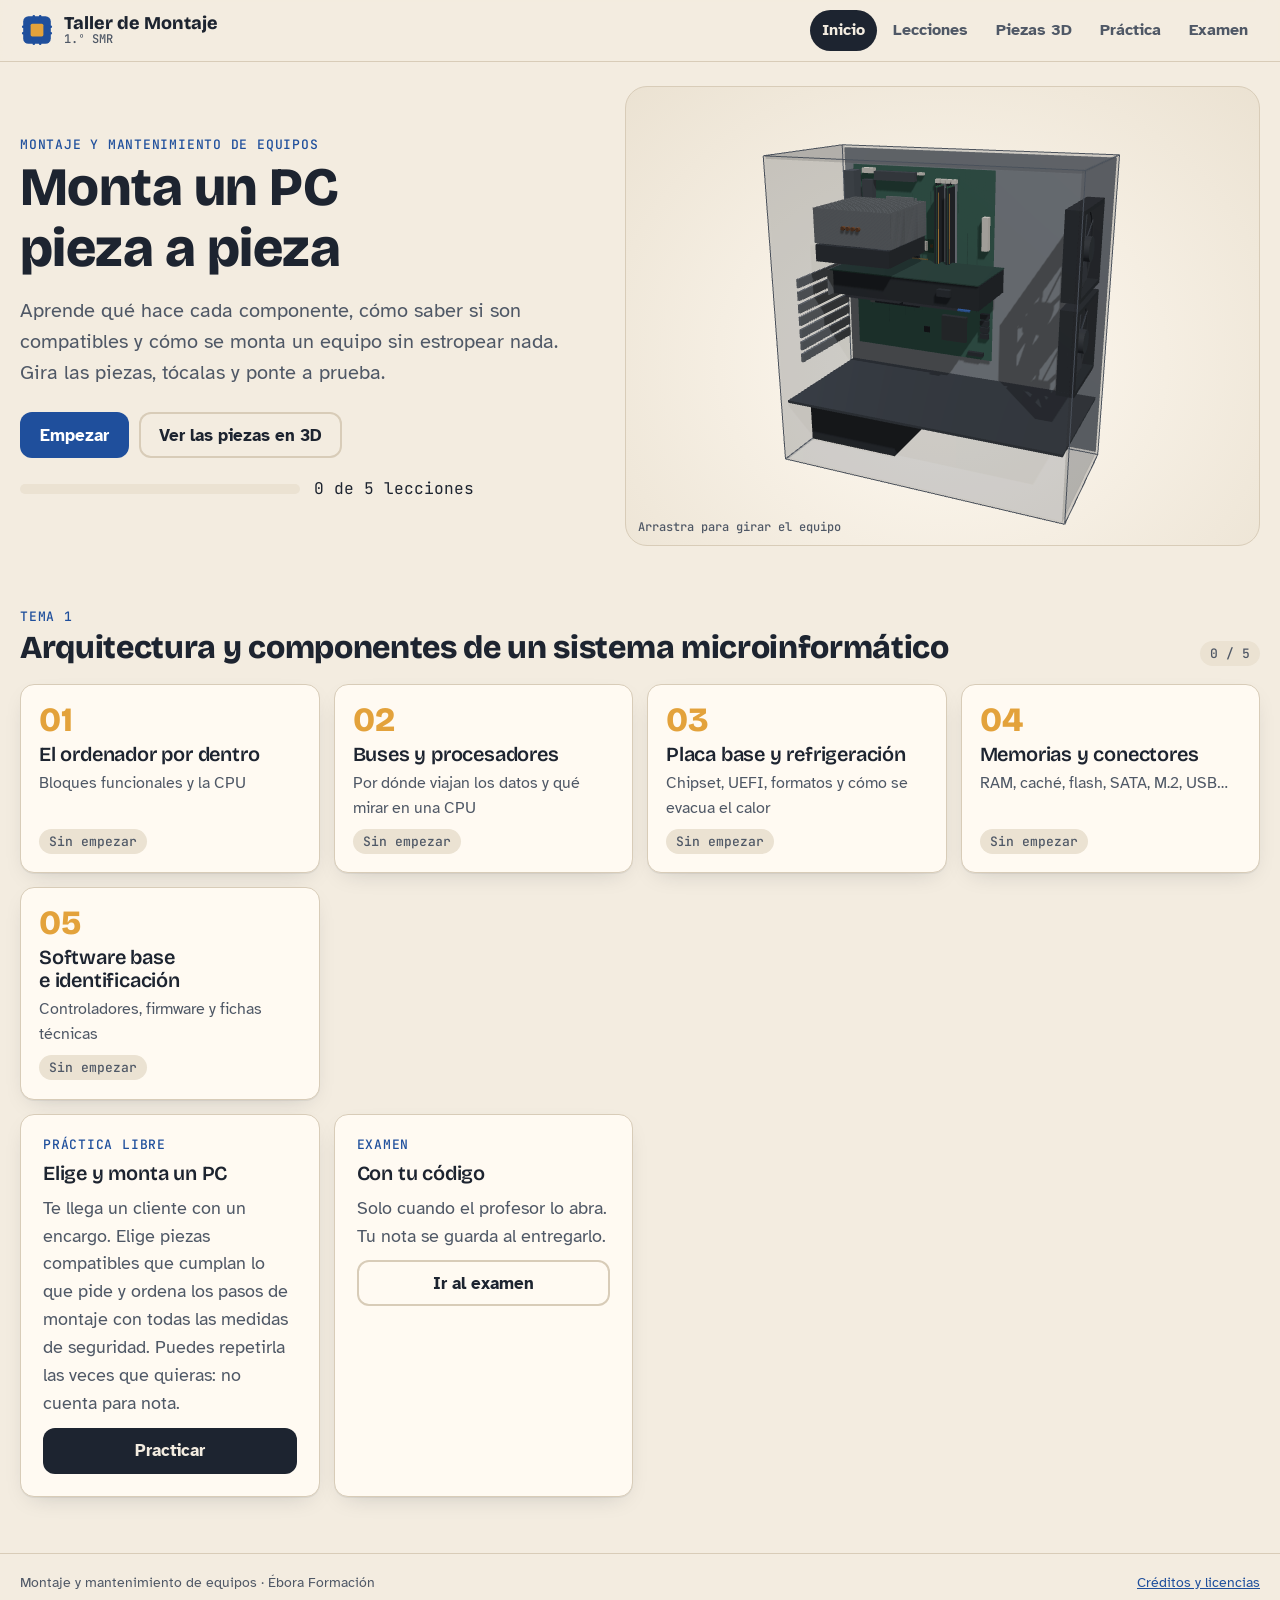
==== index.html @ 1f897904 "Add files via upload" ====
<!doctype html>
<html lang="es">
<head>
  <meta charset="utf-8">
  <meta name="viewport" content="width=device-width, initial-scale=1, viewport-fit=cover">
  <title>Taller de Montaje · 1.º SMR</title>
  <meta name="description" content="Lecciones interactivas en 3D de Montaje y mantenimiento de equipos: piezas, compatibilidades y montaje seguro de un PC.">
  <meta name="theme-color" content="#f3ece0">
  <link rel="icon" href="assets/img/icono.svg" type="image/svg+xml">
  <link rel="preconnect" href="https://fonts.googleapis.com">
  <link rel="preconnect" href="https://fonts.gstatic.com" crossorigin>
  <link rel="stylesheet" href="https://fonts.googleapis.com/css2?family=Atkinson+Hyperlegible:ital,wght@0,400;0,700;1,400&family=Bricolage+Grotesque:opsz,wght@12..96,600;12..96,800&family=JetBrains+Mono:wght@500&display=swap">
  <link rel="stylesheet" href="assets/css/app.css">
  <script type="importmap">
  { "imports": {
      "three": "./assets/vendor/three/three.module.min.js",
      "three/addons/": "./assets/vendor/three/addons/"
  } }
  </script>
</head>
<body>
  <a class="saltar" href="#contenido">Saltar al contenido</a>
  <header class="cabecera">
    <a class="marca" href="#/">
      <svg viewBox="0 0 32 32" aria-hidden="true"><rect x="3" y="3" width="26" height="26" rx="5" fill="var(--azul)"/><rect x="10" y="10" width="12" height="12" rx="1.5" fill="var(--ambar)"/><path d="M13 3v4M19 3v4M13 25v4M19 25v4M3 13h4M3 19h4M25 13h4M25 19h4" stroke="var(--azul)" stroke-width="2.4" stroke-linecap="round"/></svg>
      <span><b>Taller de Montaje</b><small>1.º SMR</small></span>
    </a>
    <nav class="menu" aria-label="Secciones">
      <a href="#/" data-ruta="inicio">Inicio</a>
      <a href="#/tema1" data-ruta="tema">Lecciones</a>
      <a href="#/tema1/piezas" data-ruta="piezas">Piezas 3D</a>
      <a href="#/tema1/practica" data-ruta="practica">Práctica</a>
      <a href="#/tema1/examen" data-ruta="examen">Examen</a>
    </nav>
  </header>
  <main id="contenido" tabindex="-1">
    <div class="cargando">Cargando…</div>
  </main>
  <footer class="pie">
    <span>Montaje y mantenimiento de equipos · Ébora Formación</span>
    <a href="#/creditos">Créditos y licencias</a>
  </footer>
  <noscript><p class="aviso">Esta web necesita JavaScript.</p></noscript>
  <script type="module" src="assets/js/main.js"></script>
</body>
</html>
---- assets/css/app.css ----
/* Taller de Montaje — estilos. Paleta: papel cálido + azul y ámbar (cerámica de Talavera). */
:root {
  --papel: #f3ece0; --papel-2: #ebe2d2; --superficie: #fffaf2; --tinta: #1d2430; --tinta-2: #4f5866;
  --linea: #d8ccb8; --azul: #1f4f9c; --azul-2: #e3eaf6; --ambar: #e3a23b; --ambar-2: #fbeccd;
  --bien: #1e7a4f; --bien-2: #dcf0e3; --mal: #b5402c; --mal-2: #f8e0da; --aviso: #9a5b07;
  --f-titulo: 'Bricolage Grotesque', 'Segoe UI', system-ui, sans-serif;
  --f-texto: 'Atkinson Hyperlegible', 'Segoe UI', system-ui, sans-serif;
  --f-mono: 'JetBrains Mono', ui-monospace, Consolas, monospace;
  --radio: 14px; --sombra: 0 1px 0 rgba(29,36,48,.06), 0 8px 24px -12px rgba(29,36,48,.25);
  color-scheme: light;
}
@media (prefers-color-scheme: dark) {
  :root:not([data-theme="light"]) {
    --papel: #161a20; --papel-2: #1d222a; --superficie: #20262f; --tinta: #ece6da; --tinta-2: #a9b0bb;
    --linea: #343b47; --azul: #7ea7ec; --azul-2: #1f2c44; --ambar: #f0b552; --ambar-2: #3a2e18;
    --bien: #5cc690; --bien-2: #1b3326; --mal: #ef8a75; --mal-2: #3d1f1a; --aviso: #f0b552; color-scheme: dark;
  }
}
:root[data-theme="dark"] {
  --papel: #161a20; --papel-2: #1d222a; --superficie: #20262f; --tinta: #ece6da; --tinta-2: #a9b0bb;
  --linea: #343b47; --azul: #7ea7ec; --azul-2: #1f2c44; --ambar: #f0b552; --ambar-2: #3a2e18;
  --bien: #5cc690; --bien-2: #1b3326; --mal: #ef8a75; --mal-2: #3d1f1a; --aviso: #f0b552; color-scheme: dark;
}
* { box-sizing: border-box; }
html { -webkit-text-size-adjust: 100%; }
body { margin: 0; background: var(--papel); color: var(--tinta); font: 400 18px/1.55 var(--f-texto); min-height: 100vh; display: flex; flex-direction: column; }
main:focus { outline: none; }
main { flex: 1; width: 100%; max-width: 1280px; margin: 0 auto; padding: 24px 20px 56px; outline: none; }
h1, h2, h3 { font-family: var(--f-titulo); line-height: 1.12; letter-spacing: -.01em; margin: 0; text-wrap: balance; }
h1 { font-size: clamp(32px, 5vw, 54px); font-weight: 800; }
h2 { font-size: clamp(24px, 3vw, 32px); font-weight: 800; }
h3 { font-size: 20px; font-weight: 600; }
a { color: var(--azul); }
code, .mono { font-family: var(--f-mono); font-size: .9em; }
button { font: inherit; color: inherit; }
:focus-visible { outline: 3px solid var(--ambar); outline-offset: 2px; }
.saltar { position: absolute; left: -999px; top: 8px; background: var(--tinta); color: var(--papel); padding: 8px 12px; border-radius: 8px; z-index: 20; }
.saltar:focus { left: 8px; }

/* Cabecera */
.cabecera { position: sticky; top: 0; z-index: 10; display: flex; align-items: center; gap: 16px; justify-content: space-between; padding: 10px 20px; padding-top: max(10px, env(safe-area-inset-top)); background: color-mix(in srgb, var(--papel) 88%, transparent); backdrop-filter: blur(10px); border-bottom: 1px solid var(--linea); }
.marca { display: flex; align-items: center; gap: 10px; text-decoration: none; color: var(--tinta); flex: none; }
.marca svg { width: 34px; height: 34px; }
.marca b { display: block; font: 800 18px/1 var(--f-titulo); }
.marca small { display: block; font: 500 12px/1.3 var(--f-mono); color: var(--tinta-2); }
.menu { display: flex; gap: 4px; overflow-x: auto; scrollbar-width: none; }
.menu a { text-decoration: none; color: var(--tinta-2); font-weight: 700; font-size: 16px; padding: 8px 12px; border-radius: 999px; white-space: nowrap; }
.menu a:hover { color: var(--tinta); background: var(--papel-2); }
.menu a[aria-current="page"] { color: var(--papel); background: var(--tinta); }
@media (max-width: 720px) { .menu a { padding: 7px 9px; font-size: 15px; } .cabecera { flex-direction: column; align-items: stretch; gap: 8px; } .marca small { display: none; } }

.pie { display: flex; flex-wrap: wrap; justify-content: space-between; gap: 8px 16px; padding: 18px 20px; font-size: 14px; color: var(--tinta-2); border-top: 1px solid var(--linea); }
.cargando, .aviso { padding: 40px 0; color: var(--tinta-2); }

/* Botones y chips */
.btn { display: inline-flex; align-items: center; justify-content: center; gap: 8px; border: 0; cursor: pointer; text-decoration: none; font: 700 17px/1 var(--f-texto); padding: 13px 20px; border-radius: 12px; background: var(--tinta); color: var(--papel); min-height: 46px; transition: transform .12s ease, background .2s; }
.btn:hover { transform: translateY(-1px); }
.btn:active { transform: translateY(0); }
.btn.sec { background: transparent; color: var(--tinta); box-shadow: inset 0 0 0 2px var(--linea); }
.btn.azul { background: var(--azul); color: #fff; }
.btn.peq { min-height: 36px; padding: 8px 12px; font-size: 15px; border-radius: 10px; }
.btn[disabled] { opacity: .45; cursor: not-allowed; transform: none; }
.chip { display: inline-flex; align-items: center; gap: 6px; font: 500 13px/1 var(--f-mono); padding: 6px 10px; border-radius: 999px; background: var(--papel-2); color: var(--tinta-2); }
.chip.ok { background: var(--bien-2); color: var(--bien); }
.etiqueta { font: 500 13px/1.2 var(--f-mono); letter-spacing: .06em; text-transform: uppercase; color: var(--azul); }
.fila { display: flex; flex-wrap: wrap; gap: 10px; align-items: center; }
.tarjeta { background: var(--superficie); border: 1px solid var(--linea); border-radius: var(--radio); box-shadow: var(--sombra); }

/* Inicio */
.portada { display: grid; grid-template-columns: minmax(0, 1fr) minmax(0, 1.1fr); gap: 28px; align-items: center; min-height: 440px; }
.portada p.lead { font-size: 20px; color: var(--tinta-2); max-width: 46ch; margin: 16px 0 24px; }
.portada .escena { height: min(460px, 60vh); border-radius: 22px; background: radial-gradient(ellipse at 50% 60%, var(--superficie), var(--papel-2)); border: 1px solid var(--linea); position: relative; overflow: hidden; }
.portada .escena .visor { height: 100%; border: 0; border-radius: 0; background: none; }
.escena .pista { position: absolute; left: 14px; bottom: 12px; font: 500 12px var(--f-mono); color: var(--tinta-2); pointer-events: none; }
@media (max-width: 860px) { .portada { grid-template-columns: 1fr; } .portada .escena { height: 320px; } }
.progreso { display: flex; align-items: center; gap: 14px; margin-top: 18px; }
.barra { flex: 1; max-width: 280px; height: 10px; border-radius: 999px; background: var(--papel-2); overflow: hidden; }
.barra i { display: block; height: 100%; background: var(--bien); border-radius: inherit; transition: width .4s; }
.seccion { margin-top: 56px; }
.seccion > header { display: flex; justify-content: space-between; align-items: end; gap: 12px; flex-wrap: wrap; margin-bottom: 18px; }
.rejilla { display: grid; grid-template-columns: repeat(auto-fill, minmax(240px, 1fr)); gap: 14px; }
.leccion-card { display: flex; flex-direction: column; gap: 6px; padding: 18px; text-decoration: none; color: inherit; min-height: 150px; transition: transform .15s, box-shadow .15s; }
.leccion-card:hover { transform: translateY(-2px); }
.leccion-card .num { font: 800 34px/1 var(--f-titulo); color: var(--ambar); }
.leccion-card p { margin: 0; color: var(--tinta-2); font-size: 16px; }
.leccion-card .estado { margin-top: auto; }
.reto-card { padding: 22px; display: flex; flex-direction: column; gap: 10px; }
.reto-card p { margin: 0; color: var(--tinta-2); }

/* Lección */
.leccion { display: grid; grid-template-columns: minmax(0, 1fr) minmax(300px, 420px); gap: 32px; align-items: start; }
.leccion article { max-width: 72ch; }
.leccion article > h1 { margin: 6px 0 14px; }
.leccion aside { position: sticky; top: 90px; }
.visor { height: 380px; border-radius: 18px; background: radial-gradient(ellipse at 50% 60%, var(--superficie), var(--papel-2)); border: 1px solid var(--linea); position: relative; overflow: hidden; }
.visor canvas { display: block; width: 100%; height: 100%; touch-action: none; }
.visor .pista { position: absolute; left: 12px; bottom: 10px; right: 12px; font: 500 12px var(--f-mono); color: var(--tinta-2); pointer-events: none; }
.visor .rotulo { position: absolute; left: 12px; top: 12px; right: 12px; background: var(--superficie); border: 1px solid var(--linea); border-radius: 10px; padding: 8px 12px; font-size: 15px; box-shadow: var(--sombra); }
.visor .rotulo:empty { display: none; }
.pie-visor { font-size: 15px; color: var(--tinta-2); margin: 10px 2px 0; }
@media (max-width: 960px) {
  .leccion { grid-template-columns: 1fr; }
  .leccion aside { position: sticky; top: 108px; z-index: 2; order: -1; }
  .leccion aside .visor { height: 230px; }
  .leccion aside .pie-visor { display: none; }
}
.objetivos { background: var(--azul-2); border-radius: var(--radio); padding: 14px 20px; margin: 0 0 24px; }
.objetivos ul { margin: 6px 0 0; padding-left: 20px; }
.contenido h2 { margin: 36px 0 10px; font-size: 26px; }
.contenido p { margin: 10px 0; }
.contenido ul, .contenido ol { padding-left: 24px; }
.contenido li { margin: 6px 0; }
.contenido strong { font-weight: 700; }
.tabla { overflow-x: auto; margin: 14px 0; border: 1px solid var(--linea); border-radius: 12px; background: var(--superficie); }
.tabla table { border-collapse: collapse; width: 100%; font-size: 16px; }
.tabla th, .tabla td { text-align: left; padding: 10px 12px; border-bottom: 1px solid var(--linea); vertical-align: top; }
.tabla th { font: 700 14px var(--f-texto); background: var(--papel-2); }
.tabla tr:last-child td { border-bottom: 0; }
.nota, .analogia, .resumen { border-radius: 12px; padding: 12px 16px; margin: 16px 0; }
.nota { background: var(--ambar-2); border-left: 5px solid var(--ambar); }
.analogia { background: var(--superficie); border: 1px dashed var(--linea); }
.analogia::before { content: "Para entenderlo mejor"; display: block; font: 500 12px var(--f-mono); letter-spacing: .06em; text-transform: uppercase; color: var(--azul); margin-bottom: 4px; }
.resumen { background: var(--bien-2); }
.resumen::before { content: "Resumen para recordar"; display: block; font: 500 12px var(--f-mono); letter-spacing: .06em; text-transform: uppercase; color: var(--bien); margin-bottom: 4px; }
.ver3d { display: flex; gap: 12px; align-items: center; width: 100%; text-align: left; margin: 14px 0; padding: 12px 14px; border-radius: 12px; cursor: pointer; border: 2px solid var(--linea); background: var(--superficie); }
.ver3d:hover, .ver3d[aria-pressed="true"] { border-color: var(--azul); background: var(--azul-2); }
.ver3d .ic { flex: none; width: 36px; height: 36px; border-radius: 10px; display: grid; place-items: center; background: var(--azul); color: #fff; font: 800 13px var(--f-mono); }
.pasos { counter-reset: p; list-style: none; padding: 0 !important; }
.pasos li { counter-increment: p; position: relative; padding-left: 44px; min-height: 32px; }
.pasos li::before { content: counter(p); position: absolute; left: 0; top: -2px; width: 30px; height: 30px; border-radius: 50%; display: grid; place-items: center; background: var(--tinta); color: var(--papel); font: 700 15px var(--f-texto); }

/* Preguntas */
.preguntas { margin-top: 40px; padding-top: 8px; border-top: 2px solid var(--linea); }
.pregunta { padding: 18px; margin: 14px 0; }
.pregunta h3 { font: 700 18px/1.4 var(--f-texto); margin-bottom: 10px; }
.opciones { display: grid; gap: 8px; }
.opcion { text-align: left; border: 2px solid var(--linea); background: var(--papel); padding: 11px 14px; border-radius: 10px; cursor: pointer; }
.opcion:hover:not([disabled]) { border-color: var(--azul); }
.opcion.ok { border-color: var(--bien); background: var(--bien-2); }
.opcion.ko { border-color: var(--mal); background: var(--mal-2); }
.explicacion { margin: 10px 0 0; font-size: 16px; }
.navlec { display: flex; justify-content: space-between; gap: 12px; margin-top: 32px; flex-wrap: wrap; }

/* Piezas */
.piezas { display: grid; grid-template-columns: 220px minmax(0, 1fr) 340px; gap: 18px; align-items: start; }
.lista-piezas { display: grid; gap: 6px; }
.lista-piezas button { text-align: left; padding: 11px 14px; border-radius: 10px; border: 2px solid transparent; background: var(--superficie); cursor: pointer; font-weight: 700; }
.lista-piezas button[aria-pressed="true"] { border-color: var(--azul); background: var(--azul-2); }
.piezas .visor { height: 560px; }
.ficha { padding: 18px; }
.ficha dl { margin: 12px 0 0; display: grid; gap: 10px; }
.ficha dt { font: 500 12px var(--f-mono); letter-spacing: .06em; text-transform: uppercase; color: var(--azul); }
.ficha dd { margin: 0; font-size: 16px; }
.variantes { display: flex; flex-wrap: wrap; gap: 6px; margin: 12px 0 0; }
.variantes button { border: 2px solid var(--linea); background: var(--papel); padding: 6px 10px; border-radius: 999px; cursor: pointer; font-size: 14px; font-weight: 700; }
.variantes button[aria-pressed="true"] { border-color: var(--tinta); background: var(--tinta); color: var(--papel); }
@media (max-width: 1080px) { .piezas { grid-template-columns: 1fr; } .lista-piezas { grid-template-columns: repeat(auto-fill, minmax(150px, 1fr)); } .piezas .visor { height: 360px; } }

/* Ejercicio de montaje */
.ej-cab { display: flex; flex-wrap: wrap; gap: 12px; justify-content: space-between; align-items: end; margin-bottom: 18px; }
.fases { display: flex; gap: 6px; flex-wrap: wrap; }
.fases span { font: 500 13px var(--f-mono); padding: 6px 10px; border-radius: 999px; background: var(--papel-2); color: var(--tinta-2); }
.fases span.actual { background: var(--tinta); color: var(--papel); }
.fases span.hecha { background: var(--bien-2); color: var(--bien); }
.ej { display: grid; grid-template-columns: minmax(0, 1fr) minmax(320px, 440px); gap: 22px; align-items: start; }
.ej aside { position: sticky; top: 90px; display: grid; gap: 12px; }
.ej .visor { height: 360px; }
@media (max-width: 980px) { .ej { grid-template-columns: 1fr; } .ej aside { position: static; order: -1; } .ej .visor { height: 260px; } }
.encargo { padding: 18px 20px; border-left: 6px solid var(--ambar); }
.encargo p { margin: 6px 0; }
.encargo ul { margin: 8px 0 0; padding-left: 20px; }
.presupuesto { display: flex; justify-content: space-between; align-items: center; gap: 10px; padding: 12px 16px; font-weight: 700; }
.presupuesto .cifra { font: 800 26px var(--f-titulo); }
.presupuesto.pasa .cifra { color: var(--mal); }
.categoria { margin: 22px 0; }
.categoria h3 { margin-bottom: 10px; display: flex; gap: 10px; align-items: center; }
.opciones-piezas { display: grid; grid-template-columns: repeat(auto-fill, minmax(230px, 1fr)); gap: 10px; }
.op-pieza { text-align: left; cursor: pointer; padding: 14px; border-radius: 12px; border: 2px solid var(--linea); background: var(--superficie); display: flex; flex-direction: column; gap: 6px; }
.op-pieza:hover { border-color: var(--azul); }
.op-pieza[aria-pressed="true"] { border-color: var(--azul); box-shadow: 0 0 0 3px var(--azul-2); }
.op-pieza b { font-size: 16px; line-height: 1.3; }
.op-pieza .precio { font: 500 14px var(--f-mono); color: var(--tinta-2); }
.op-pieza dl { margin: 2px 0 0; display: grid; grid-template-columns: minmax(0, 1fr) auto; gap: 2px 10px; font-size: 14px; }
.op-pieza dd { text-align: right; }
.op-pieza dt { color: var(--tinta-2); }
.op-pieza dd { margin: 0; }
.montar { display: grid; grid-template-columns: minmax(0, 1fr) minmax(0, 1fr); gap: 16px; }
@media (max-width: 760px) { .montar { grid-template-columns: 1fr; } }
.columna { padding: 14px; min-height: 200px; }
.columna h3 { margin: 2px 4px 10px; }
.acciones, .secuencia { list-style: none; margin: 0; padding: 0; display: grid; gap: 6px; }
.accion { width: 100%; text-align: left; padding: 10px 12px; border-radius: 10px; border: 2px solid var(--linea); background: var(--papel); cursor: pointer; font-size: 16px; line-height: 1.35; }
.accion:hover { border-color: var(--azul); }
.secuencia li { display: grid; grid-template-columns: 30px minmax(0, 1fr) auto; gap: 8px; align-items: center; padding: 8px 8px 8px 10px; border-radius: 10px; background: var(--azul-2); font-size: 16px; line-height: 1.35; }
.secuencia .n { font: 700 14px var(--f-mono); color: var(--azul); }
.secuencia .ctl { display: flex; gap: 4px; }
.secuencia .ctl button { width: 34px; height: 34px; border-radius: 8px; border: 1px solid var(--linea); background: var(--superficie); cursor: pointer; font-size: 16px; }
.vacio { color: var(--tinta-2); font-size: 15px; padding: 10px; }
.barra-acciones { display: flex; justify-content: space-between; gap: 10px; flex-wrap: wrap; margin-top: 22px; }
.nota-grande { font: 800 72px/1 var(--f-titulo); }
.bloques { display: grid; grid-template-columns: repeat(auto-fit, minmax(170px, 1fr)); gap: 10px; margin: 16px 0; }
.bloque { padding: 14px; }
.bloque small { display: block; font: 500 12px var(--f-mono); text-transform: uppercase; letter-spacing: .06em; color: var(--tinta-2); }
.bloque b { font: 800 26px var(--f-titulo); }
.detalle { list-style: none; padding: 0; margin: 8px 0; display: grid; gap: 6px; }
.detalle li { padding: 9px 12px; border-radius: 10px; font-size: 16px; border-left: 5px solid var(--bien); background: var(--bien-2); }
.detalle li.ko { border-color: var(--mal); background: var(--mal-2); }
.detalle li.grave { border-color: var(--mal); background: var(--mal); color: #fff; font-weight: 700; }
.formulario { max-width: 460px; padding: 22px; display: grid; gap: 12px; }
.formulario input { font: 700 24px var(--f-mono); letter-spacing: .2em; text-transform: uppercase; padding: 12px 14px; border-radius: 10px; border: 2px solid var(--linea); background: var(--papel); color: var(--tinta); width: 100%; }
.mensaje { padding: 12px 16px; border-radius: 12px; background: var(--papel-2); }
.mensaje.error { background: var(--mal-2); color: var(--mal); font-weight: 700; }
.mensaje.ok { background: var(--bien-2); color: var(--bien); font-weight: 700; }
dialog { border: 0; border-radius: 18px; padding: 24px; max-width: 460px; width: calc(100% - 32px); background: var(--superficie); color: var(--tinta); box-shadow: 0 30px 80px -20px rgba(0,0,0,.5); }
dialog::backdrop { background: rgba(20, 24, 30, .45); }
dialog p { margin: 10px 0 18px; }
.creditos li { margin: 10px 0; }
@media (prefers-reduced-motion: reduce) { * { transition: none !important; scroll-behavior: auto !important; } }
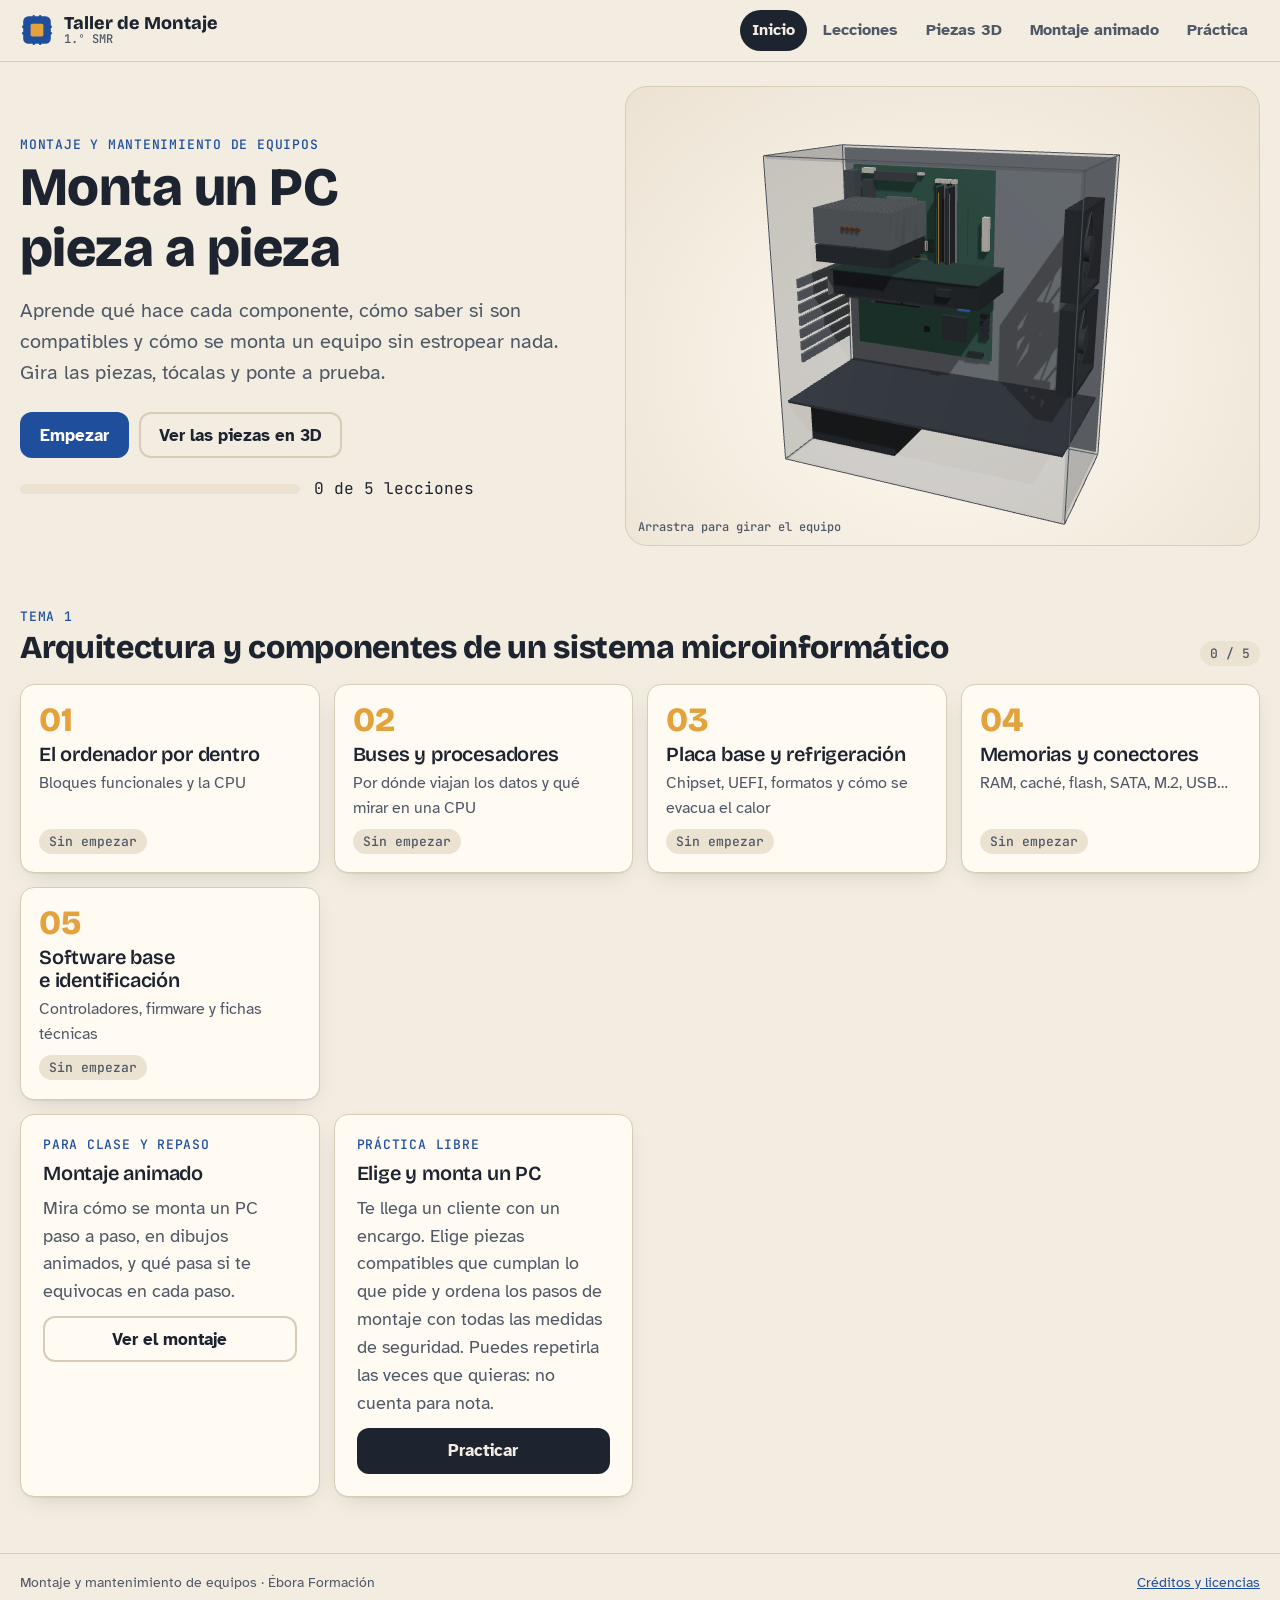
==== commit b2c6ecc9: "Se añade la animacion de montar el pc" ====
--- a/index.html
+++ b/index.html
@@ -11,6 +11,7 @@
   <link rel="preconnect" href="https://fonts.gstatic.com" crossorigin>
   <link rel="stylesheet" href="https://fonts.googleapis.com/css2?family=Atkinson+Hyperlegible:ital,wght@0,400;0,700;1,400&family=Bricolage+Grotesque:opsz,wght@12..96,600;12..96,800&family=JetBrains+Mono:wght@500&display=swap">
   <link rel="stylesheet" href="assets/css/app.css">
+  <link rel="stylesheet" href="assets/css/animado.css">
   <script type="importmap">
   { "imports": {
       "three": "./assets/vendor/three/three.module.min.js",
@@ -29,6 +30,7 @@
       <a href="#/" data-ruta="inicio">Inicio</a>
       <a href="#/tema1" data-ruta="tema">Lecciones</a>
       <a href="#/tema1/piezas" data-ruta="piezas">Piezas 3D</a>
+      <a href="#/tema1/animado" data-ruta="animado">Montaje animado</a>
       <a href="#/tema1/practica" data-ruta="practica">Práctica</a>
       <a href="#/tema1/examen" data-ruta="examen">Examen</a>
     </nav>
--- a/assets/css/animado.css
+++ b/assets/css/animado.css
@@ -0,0 +1,165 @@
+/* Montaje animado (estilo cartoon). La escena usa siempre colores claros, también en modo oscuro. */
+.animado { display: grid; gap: 16px; }
+.am-cab { display: flex; flex-wrap: wrap; align-items: flex-end; justify-content: space-between; gap: 16px; }
+.am-cab .lead { margin: 6px 0 0; color: var(--tinta-2); max-width: 62ch; }
+.am-cab .fila { display: flex; flex-wrap: wrap; gap: 8px; }
+.am-cab button[aria-pressed="true"] { outline: 3px solid var(--ambar); }
+.am-atajos { margin: 0; color: var(--tinta-2); font-size: 15px; }
+.am-atajos kbd { font-family: var(--f-mono); font-size: 13px; padding: 1px 6px; border: 1px solid var(--linea); border-bottom-width: 2px; border-radius: 5px; background: var(--superficie); }
+
+.am-escena {
+  --c-fondo: #f6eddd; --c-tinta: #1d1b24; --c-papel: #fffaf0; --c-naranja: #ff6a3d; --c-verde: #3fbf6a;
+  --c-amarillo: #ffd23f; --c-rojo: #e5484d; --c-gris: #7d786b; --am-vel: 1;
+  position: relative; height: min(76vh, 720px); min-height: 460px;
+  background: var(--c-fondo); color: var(--c-tinta);
+  border: 3px solid var(--c-tinta); border-radius: 22px; overflow: hidden;
+  font-family: var(--f-texto);
+}
+.am-lienzo { display: block; width: 100%; height: 100%; cursor: grab; touch-action: none; }
+.am-lienzo:active { cursor: grabbing; }
+
+.am-btn {
+  font: 700 16px/1.2 var(--f-texto); color: var(--c-tinta); background: var(--c-papel);
+  border: 2.5px solid var(--c-tinta); border-radius: 12px; padding: 9px 14px;
+  box-shadow: 3px 3px 0 var(--c-tinta); cursor: pointer; transition: transform .08s, box-shadow .08s;
+}
+.am-btn:hover:not(:disabled) { transform: translate(-1px, -1px); box-shadow: 4px 4px 0 var(--c-tinta); }
+.am-btn:active:not(:disabled) { transform: translate(2px, 2px); box-shadow: 1px 1px 0 var(--c-tinta); }
+.am-btn:focus-visible { outline: 3px solid var(--c-naranja); outline-offset: 2px; }
+.am-btn.am-principal { background: var(--c-naranja); color: #fff; text-shadow: 1px 1px 0 rgba(0,0,0,.25); }
+.am-btn.am-peligro { background: var(--c-amarillo); }
+.am-btn:disabled { background: #e6dfd0; color: var(--c-gris); text-shadow: none; cursor: default; box-shadow: 3px 3px 0 #b9b2a3; border-color: #b9b2a3; }
+.am-btn[aria-pressed="true"] { background: #d9e8ff; }
+
+.am-pista {
+  position: absolute; left: 50%; bottom: 16px; transform: translateX(-50%); margin: 0; padding: 7px 14px;
+  background: var(--c-papel); border: 2.5px solid var(--c-tinta); border-radius: 999px; box-shadow: 3px 3px 0 var(--c-tinta);
+  font-weight: 700; font-size: 15px; white-space: nowrap; transition: opacity .4s, transform .4s;
+}
+.am-pista.oculta { opacity: 0; transform: translate(-50%, 12px); pointer-events: none; }
+
+/* Panel de pasos (modo libre) */
+.am-panel {
+  position: absolute; top: 14px; right: 14px; width: 250px;
+  background: var(--c-papel); border: 3px solid var(--c-tinta); border-radius: 18px; box-shadow: 4px 4px 0 var(--c-tinta);
+  padding: 12px 12px 8px;
+}
+.am-panel-cab { display: flex; align-items: baseline; justify-content: space-between; }
+.am-panel h2 { font-size: 22px; }
+.am-cuenta { font-weight: 700; font-size: 14px; color: var(--c-gris); }
+.am-progreso { height: 12px; border: 2.5px solid var(--c-tinta); border-radius: 999px; margin: 8px 0 6px; overflow: hidden; background: #fff; }
+.am-progreso span { display: block; height: 100%; width: 0; background: var(--c-verde); transition: width .5s cubic-bezier(.3,1.6,.5,1); }
+.am-pasos { list-style: none; margin: 0; padding: 0; display: grid; gap: 2px; }
+.am-pasos button {
+  width: 100%; display: flex; align-items: center; gap: 9px; font: 700 15px/1.2 var(--f-texto); color: var(--c-tinta); text-align: left;
+  background: none; border: 2px solid transparent; border-radius: 10px; padding: 4px 5px; cursor: pointer;
+}
+.am-pasos button:hover { background: #f3ead8; border-color: var(--c-tinta); }
+.am-num { flex: none; width: 25px; height: 25px; display: grid; place-items: center; border: 2.5px solid var(--c-tinta); border-radius: 50%; font-size: 13px; background: #fff; }
+.am-pasos .hecho .am-num { background: var(--c-verde); color: #fff; }
+.am-pasos .hecho .am-txt { text-decoration: line-through; text-decoration-thickness: 2px; color: var(--c-gris); }
+.am-pasos .disponible .am-num { background: var(--c-amarillo); }
+.am-pasos .siguiente button { border-color: var(--c-tinta); background: #fff3cc; }
+.am-pasos .bloqueado .am-txt { color: var(--c-gris); }
+.am-nota { font-size: 13px; color: var(--c-gris); margin: 6px 2px 2px; line-height: 1.35; }
+
+/* Ficha de pieza */
+.am-ficha {
+  position: absolute; left: 14px; bottom: 14px; width: min(380px, calc(100% - 28px));
+  background: var(--c-papel); border: 3px solid var(--c-tinta); border-radius: 18px; box-shadow: 4px 4px 0 var(--c-tinta);
+  padding: 14px 16px 16px; animation: am-entra .35s cubic-bezier(.3,1.6,.5,1);
+}
+.am-ficha[hidden] { display: none; }
+.am-ficha h2 { font-size: 22px; margin: 0 30px 6px 0; }
+.am-ficha p { margin: 0 0 10px; font-size: 16px; line-height: 1.45; }
+.am-requiere { font-weight: 700; color: #a8481f; background: #ffe7d6; border: 2px dashed #e2794f; border-radius: 10px; padding: 5px 9px; font-size: 15px !important; }
+.am-requiere[hidden] { display: none; }
+.am-ficha-botones { display: flex; flex-wrap: wrap; gap: 8px; }
+.am-ficha-botones [hidden] { display: none; }
+.am-cerrar {
+  position: absolute; top: 9px; right: 9px; width: 32px; height: 32px; font: 800 20px/1 var(--f-texto); color: var(--c-tinta);
+  background: #fff; border: 2.5px solid var(--c-tinta); border-radius: 50%; cursor: pointer;
+}
+@keyframes am-entra { from { transform: translateY(20px) scale(.96); opacity: 0; } }
+
+/* Aviso superior */
+.am-aviso {
+  position: absolute; top: 14px; left: 50%; transform: translate(-50%, -160%); visibility: hidden;
+  width: max-content; max-width: min(560px, calc(100% - 320px));
+  padding: 10px 16px; font-weight: 700; font-size: 16px; line-height: 1.35;
+  background: var(--c-amarillo); border: 3px solid var(--c-tinta); border-radius: 14px; box-shadow: 4px 4px 0 var(--c-tinta);
+  transition: transform .35s cubic-bezier(.3,1.6,.5,1); pointer-events: none; z-index: 2;
+}
+.am-aviso.visible { transform: translate(-50%, 0); visibility: visible; }
+.am-aviso.peligro { background: var(--c-rojo); color: #fff; }
+
+.am-tooltip { position: absolute; top: 0; left: 0; pointer-events: none; padding: 4px 10px; font-weight: 700; font-size: 14px; background: var(--c-tinta); color: #fff; border-radius: 8px; opacity: 0; transition: opacity .15s; }
+.am-tooltip.visible { opacity: 1; }
+
+/* Bocadillos */
+.am-burbujas { position: absolute; inset: 0; pointer-events: none; overflow: hidden; }
+.am-burbuja { position: absolute; top: 0; left: 0; }
+.am-burbuja span {
+  display: block; transform: translate(-50%, -100%); font: 800 17px var(--f-titulo); white-space: nowrap; color: var(--c-tinta);
+  padding: 5px 12px; background: #fff; border: 2.5px solid var(--c-tinta); border-radius: 999px; box-shadow: 3px 3px 0 var(--c-tinta);
+  animation: am-bocadillo calc(1.9s * var(--am-vel)) ease-out forwards;
+}
+.am-burbuja.peligro span { background: var(--c-amarillo); color: #c22b31; font-size: 21px; }
+@keyframes am-bocadillo {
+  0% { transform: translate(-50%, -60%) scale(.3); opacity: 0; }
+  14% { transform: translate(-50%, -110%) scale(1.12); opacity: 1; }
+  24% { transform: translate(-50%, -100%) scale(1); }
+  80% { opacity: 1; }
+  100% { transform: translate(-50%, -190%) scale(.95); opacity: 0; }
+}
+.am-destello { position: absolute; inset: 0; pointer-events: none; background: radial-gradient(circle, rgba(255,210,63,.55), rgba(229,72,77,.35)); opacity: 0; }
+.am-destello.activo { animation: am-destello .6s ease-out; }
+@keyframes am-destello { 0%, 30% { opacity: 1; } 100% { opacity: 0; } }
+.am-sin3d { position: absolute; inset: 0; display: grid; place-items: center; padding: 24px; text-align: center; font-weight: 700; background: var(--c-fondo); }
+.am-sin3d[hidden] { display: none; }
+
+.am-final { border: 3px solid var(--c-tinta); border-radius: 22px; box-shadow: 6px 6px 0 var(--c-tinta); background: var(--c-papel); color: var(--c-tinta); padding: 24px 26px; max-width: 440px; }
+.am-final::backdrop { background: rgba(29,27,36,.35); }
+.am-final h2 { font-size: 30px; margin-bottom: 8px; }
+.am-final p { margin: 0 0 16px; line-height: 1.5; }
+
+/* ---------- Modo clase ---------- */
+.am-barra-clase { display: none; }
+.am-escena.clase { position: fixed; inset: 0; z-index: 100; height: auto; min-height: 0; border: 0; border-radius: 0; }
+.am-escena.clase .am-panel, .am-escena.clase .am-ficha, .am-escena.clase .am-pista { display: none; }
+.am-escena.clase .am-barra-clase {
+  display: flex; align-items: center; gap: 18px; position: absolute; left: 0; right: 0; bottom: 0;
+  padding: 14px 20px 16px; background: var(--c-papel); border-top: 3px solid var(--c-tinta);
+}
+.am-clase-info { flex: 1; min-width: 0; }
+.am-clase-paso { display: inline-block; font-weight: 700; font-size: 15px; letter-spacing: .04em; text-transform: uppercase; background: var(--c-amarillo); border: 2px solid var(--c-tinta); border-radius: 999px; padding: 1px 10px; }
+.am-clase-info h2 { font-size: clamp(24px, 3.2vw, 38px); margin: 6px 0 4px; }
+.am-clase-info p { margin: 0; font-size: clamp(17px, 1.9vw, 24px); line-height: 1.35; max-width: 70ch; }
+.am-barra-clase.error { background: #ffe3dc; }
+.am-barra-clase.error .am-clase-paso { background: var(--c-rojo); color: #fff; }
+.am-clase-controles { display: grid; grid-template-columns: repeat(3, auto); gap: 8px; flex: none; }
+.am-clase-controles .am-btn { font-size: 17px; padding: 10px 14px; }
+.am-escena.clase .am-burbuja span { font-size: 22px; padding: 6px 14px; }
+.am-escena.clase .am-burbuja.peligro span { font-size: 28px; }
+.am-escena.clase .am-aviso { display: none; }
+
+@media (max-width: 1100px) {
+  .am-escena.clase .am-barra-clase { flex-direction: column; align-items: stretch; gap: 10px; padding: 10px 14px 12px; }
+  .am-clase-controles { grid-template-columns: repeat(6, auto); justify-content: start; }
+  .am-clase-controles .am-btn { font-size: 15px; padding: 8px 10px; }
+}
+@media (max-width: 820px) {
+  .am-escena { height: 78vh; min-height: 420px; }
+  .am-panel { top: 8px; right: 8px; left: 8px; width: auto; padding: 8px 10px; }
+  .am-pasos { grid-template-columns: 1fr 1fr; }
+  .am-pasos button { font-size: 13px; gap: 5px; padding: 2px; }
+  .am-num { width: 21px; height: 21px; font-size: 12px; }
+  .am-nota, .am-pista { display: none; }
+  .am-ficha { left: 8px; bottom: 8px; width: calc(100% - 16px); }
+  .am-aviso { max-width: calc(100% - 24px); top: auto; bottom: 12px; transform: translate(-50%, 160%); }
+  .am-aviso.visible { transform: translate(-50%, 0); }
+  .am-clase-controles { grid-template-columns: repeat(3, 1fr); }
+}
+@media (prefers-reduced-motion: reduce) {
+  .am-escena *, .am-escena *::before, .am-escena *::after { animation-duration: .01ms !important; transition-duration: .01ms !important; }
+}
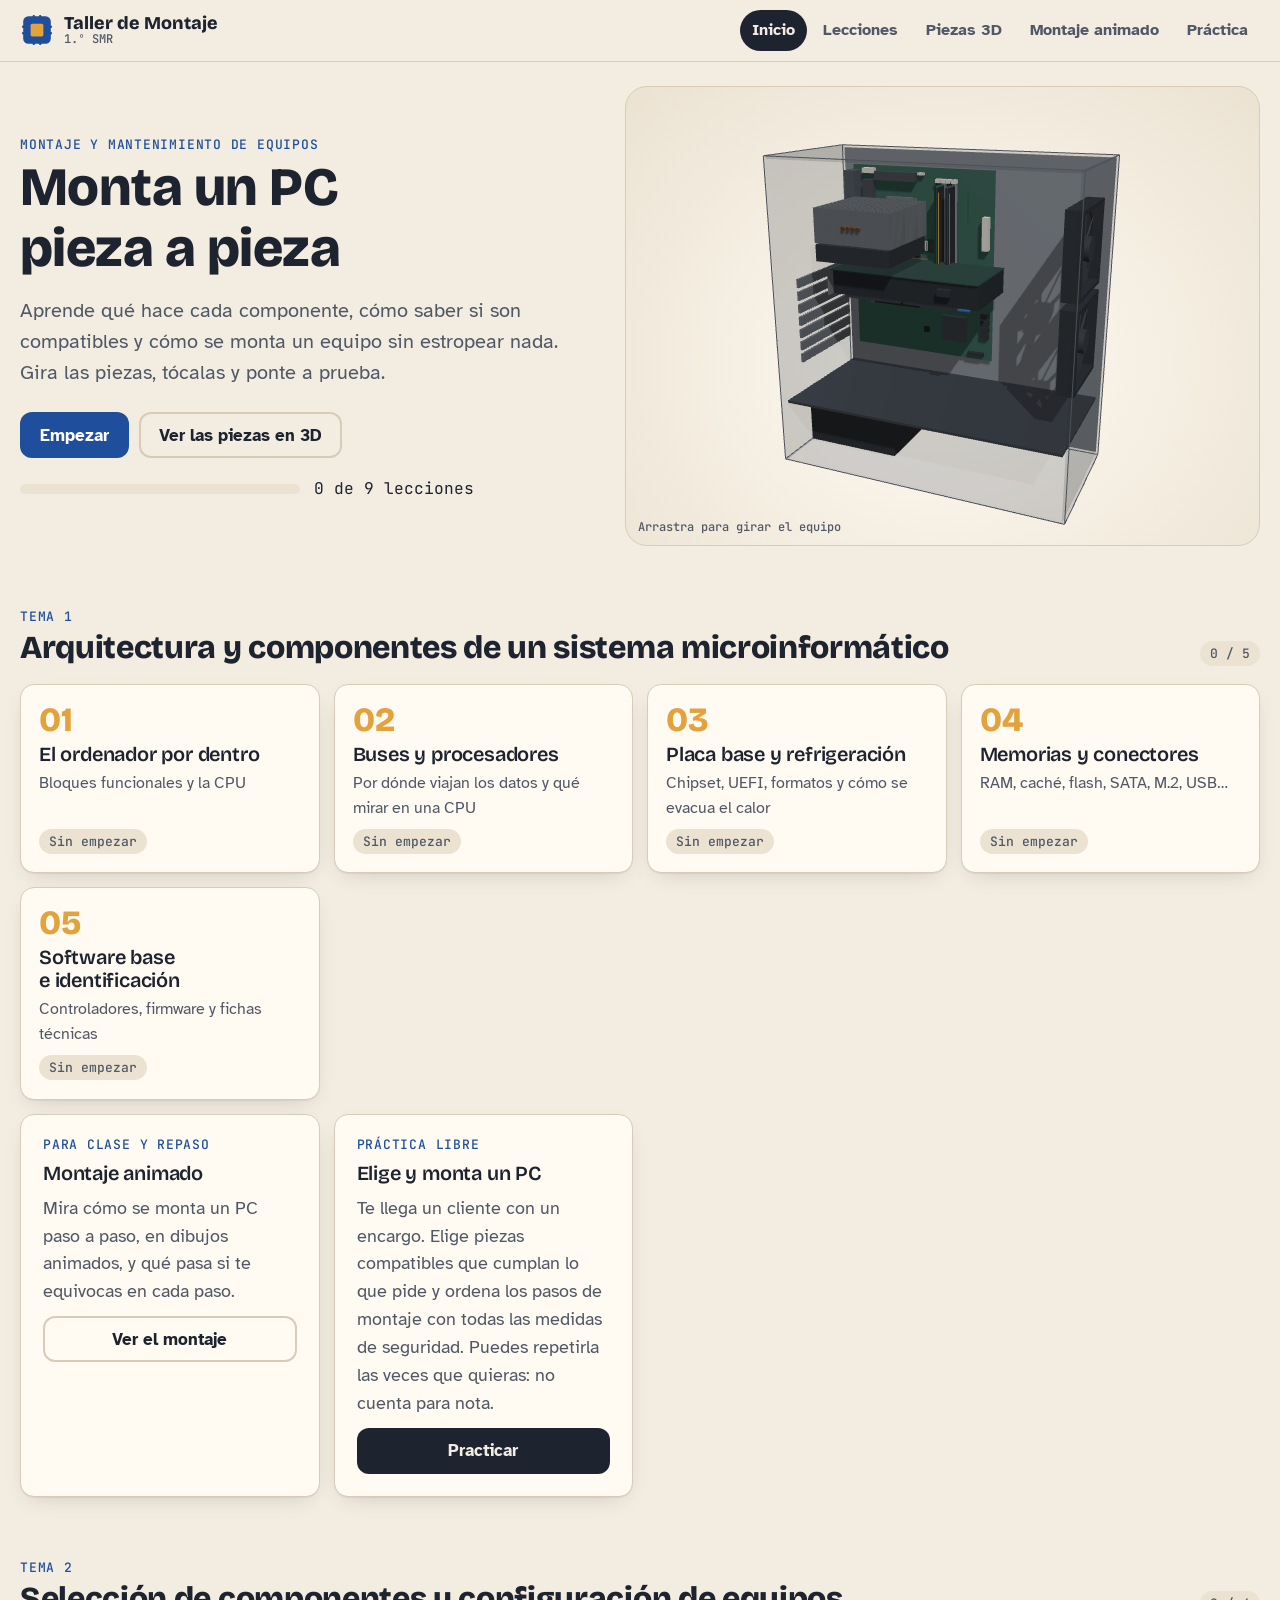
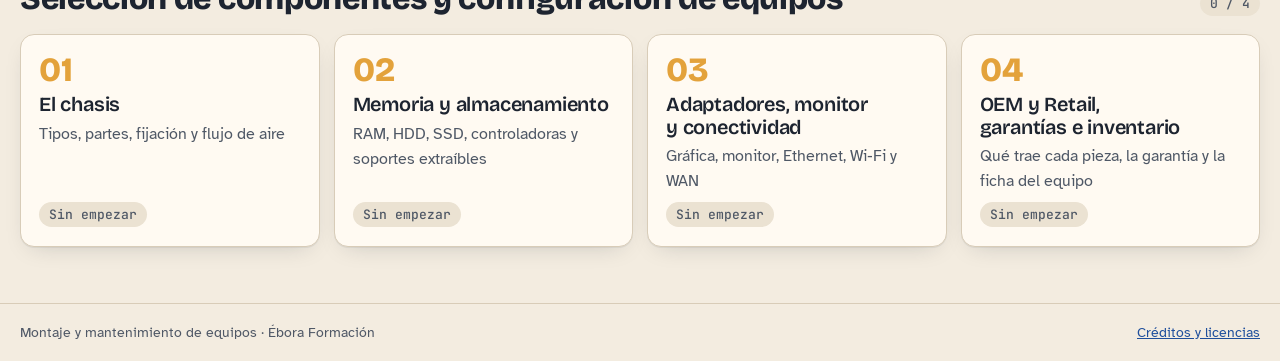
==== commit 3d3f1514: "Subir tema 2" ====
--- a/index.html
+++ b/index.html
@@ -28,7 +28,7 @@
     </a>
     <nav class="menu" aria-label="Secciones">
       <a href="#/" data-ruta="inicio">Inicio</a>
-      <a href="#/tema1" data-ruta="tema">Lecciones</a>
+      <a href="#/lecciones" data-ruta="tema">Lecciones</a>
       <a href="#/tema1/piezas" data-ruta="piezas">Piezas 3D</a>
       <a href="#/tema1/animado" data-ruta="animado">Montaje animado</a>
       <a href="#/tema1/practica" data-ruta="practica">Práctica</a>
--- a/assets/css/app.css
+++ b/assets/css/app.css
@@ -158,6 +158,8 @@
 
 /* Ejercicio de montaje */
 .ej-cab { display: flex; flex-wrap: wrap; gap: 12px; justify-content: space-between; align-items: end; margin-bottom: 18px; }
+.reloj { font: 700 20px var(--f-mono); padding: 6px 14px; border-radius: 10px; background: var(--azul-2); color: var(--azul); }
+.reloj.poco { background: var(--mal-2); color: var(--mal); }
 .fases { display: flex; gap: 6px; flex-wrap: wrap; }
 .fases span { font: 500 13px var(--f-mono); padding: 6px 10px; border-radius: 999px; background: var(--papel-2); color: var(--tinta-2); }
 .fases span.actual { background: var(--tinta); color: var(--papel); }
@@ -216,3 +218,12 @@
 dialog p { margin: 10px 0 18px; }
 .creditos li { margin: 10px 0; }
 @media (prefers-reduced-motion: reduce) { * { transition: none !important; scroll-behavior: auto !important; } }
+
+/* Selector de tema (Lecciones y Piezas 3D) */
+.selector-temas { display: flex; gap: 10px; flex-wrap: wrap; margin: 0 0 22px; }
+.selector-temas a { flex: 1 1 240px; max-width: 420px; display: grid; gap: 2px; padding: 12px 16px; border-radius: var(--radio); text-decoration: none;
+  color: var(--tinta); background: var(--superficie); box-shadow: inset 0 0 0 2px var(--linea); }
+.selector-temas a b { font: 500 13px/1.2 var(--f-mono); letter-spacing: .06em; text-transform: uppercase; color: var(--azul); }
+.selector-temas a span { font-weight: 700; line-height: 1.3; }
+.selector-temas a:hover { box-shadow: inset 0 0 0 2px var(--azul); }
+.selector-temas a[aria-current="page"] { background: var(--azul-2); box-shadow: inset 0 0 0 2px var(--azul); }
--- a/assets/css/animado.css
+++ b/assets/css/animado.css
@@ -42,20 +42,20 @@
 .am-panel {
   position: absolute; top: 14px; right: 14px; width: 250px;
   background: var(--c-papel); border: 3px solid var(--c-tinta); border-radius: 18px; box-shadow: 4px 4px 0 var(--c-tinta);
-  padding: 12px 12px 8px;
+  padding: 12px 12px 8px; max-height: calc(100% - 28px); overflow-y: auto; overscroll-behavior: contain;
 }
 .am-panel-cab { display: flex; align-items: baseline; justify-content: space-between; }
 .am-panel h2 { font-size: 22px; }
 .am-cuenta { font-weight: 700; font-size: 14px; color: var(--c-gris); }
 .am-progreso { height: 12px; border: 2.5px solid var(--c-tinta); border-radius: 999px; margin: 8px 0 6px; overflow: hidden; background: #fff; }
 .am-progreso span { display: block; height: 100%; width: 0; background: var(--c-verde); transition: width .5s cubic-bezier(.3,1.6,.5,1); }
-.am-pasos { list-style: none; margin: 0; padding: 0; display: grid; gap: 2px; }
+.am-pasos { list-style: none; margin: 0; padding: 0; display: grid; gap: 1px; }
 .am-pasos button {
   width: 100%; display: flex; align-items: center; gap: 9px; font: 700 15px/1.2 var(--f-texto); color: var(--c-tinta); text-align: left;
-  background: none; border: 2px solid transparent; border-radius: 10px; padding: 4px 5px; cursor: pointer;
+  background: none; border: 2px solid transparent; border-radius: 10px; padding: 3px 5px; cursor: pointer;
 }
 .am-pasos button:hover { background: #f3ead8; border-color: var(--c-tinta); }
-.am-num { flex: none; width: 25px; height: 25px; display: grid; place-items: center; border: 2.5px solid var(--c-tinta); border-radius: 50%; font-size: 13px; background: #fff; }
+.am-num { flex: none; width: 24px; height: 24px; display: grid; place-items: center; border: 2.5px solid var(--c-tinta); border-radius: 50%; font-size: 13px; background: #fff; }
 .am-pasos .hecho .am-num { background: var(--c-verde); color: #fff; }
 .am-pasos .hecho .am-txt { text-decoration: line-through; text-decoration-thickness: 2px; color: var(--c-gris); }
 .am-pasos .disponible .am-num { background: var(--c-amarillo); }
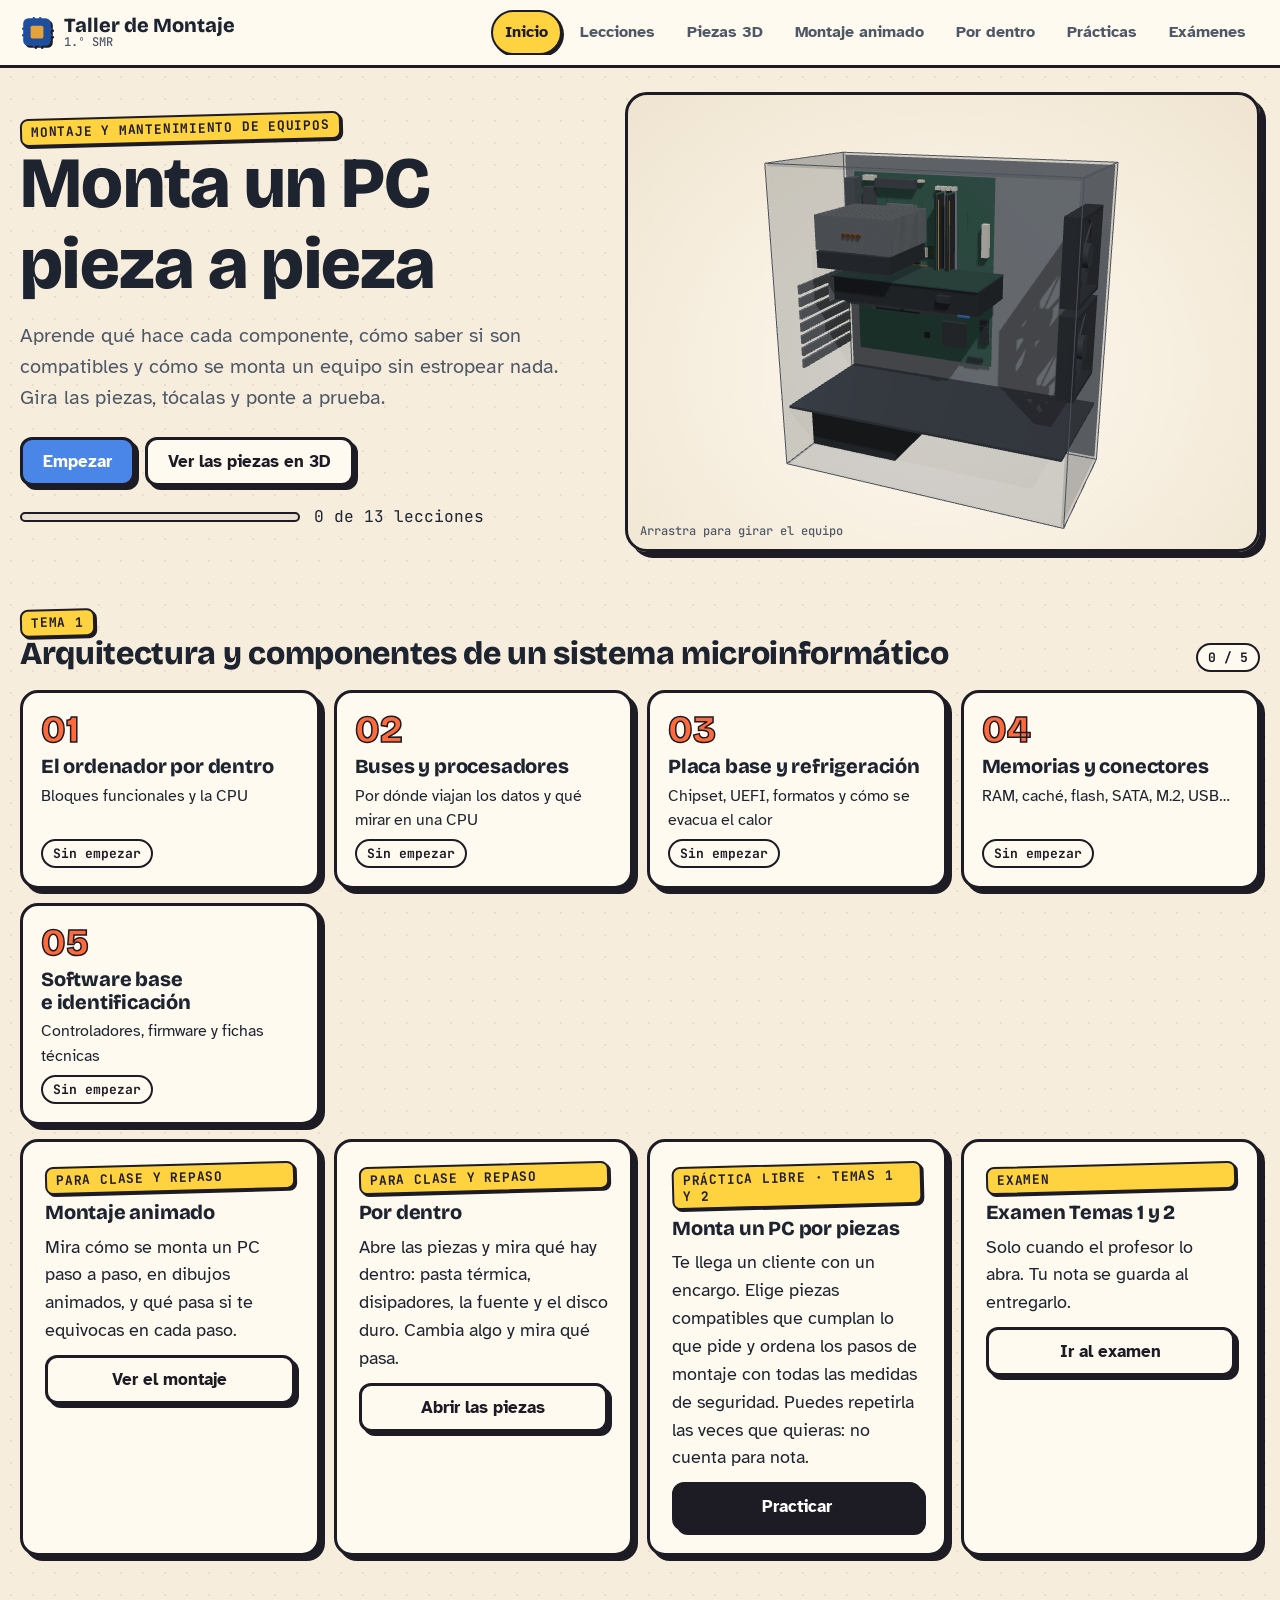
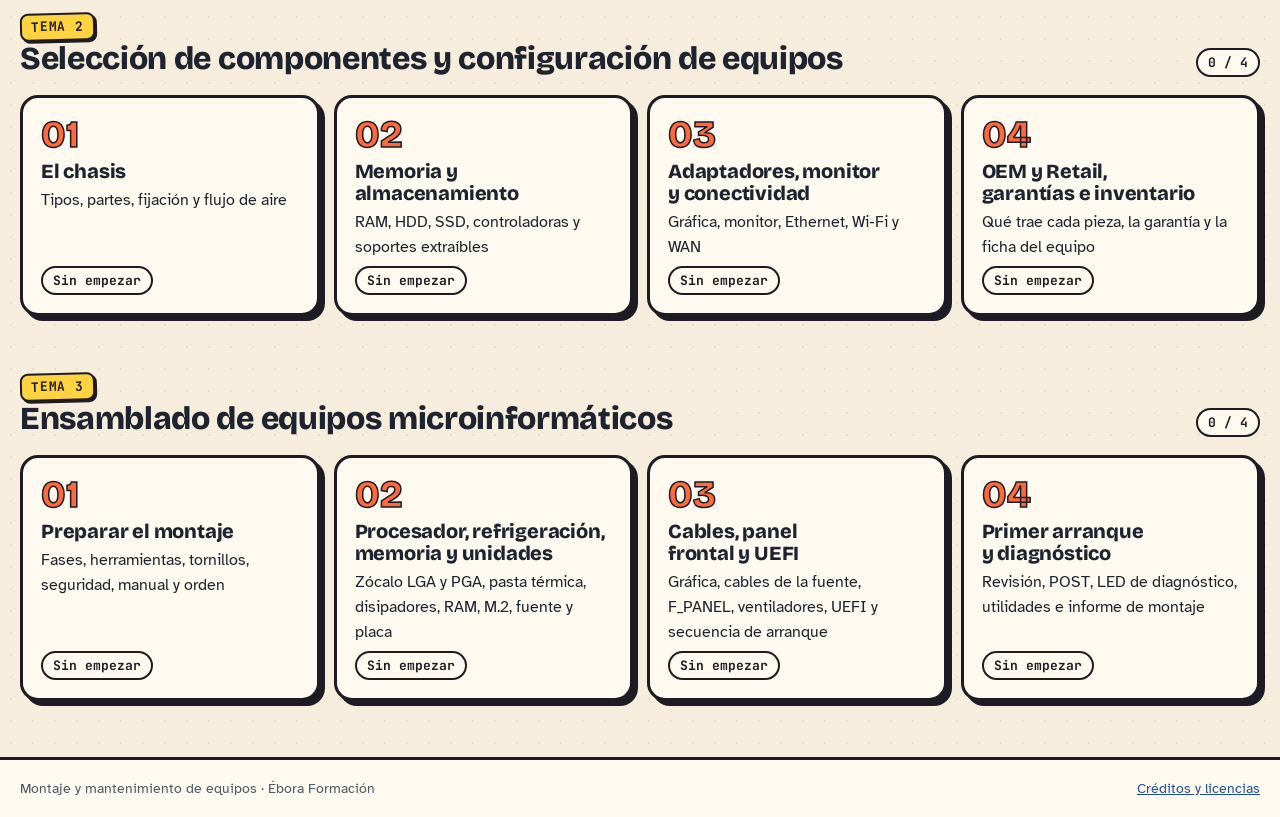
==== commit 914caeb1: "cambio de estetica y examenes" ====
--- a/index.html
+++ b/index.html
@@ -1,7 +1,8 @@
 <!doctype html>
-<html lang="es">
+<html lang="es" data-theme="light">
 <head>
   <meta charset="utf-8">
+  <meta name="color-scheme" content="light">
   <meta name="viewport" content="width=device-width, initial-scale=1, viewport-fit=cover">
   <title>Taller de Montaje · 1.º SMR</title>
   <meta name="description" content="Lecciones interactivas en 3D de Montaje y mantenimiento de equipos: piezas, compatibilidades y montaje seguro de un PC.">
@@ -12,6 +13,8 @@
   <link rel="stylesheet" href="https://fonts.googleapis.com/css2?family=Atkinson+Hyperlegible:ital,wght@0,400;0,700;1,400&family=Bricolage+Grotesque:opsz,wght@12..96,600;12..96,800&family=JetBrains+Mono:wght@500&display=swap">
   <link rel="stylesheet" href="assets/css/app.css">
   <link rel="stylesheet" href="assets/css/animado.css">
+  <link rel="stylesheet" href="assets/css/pordentro.css">
+  <link rel="stylesheet" href="assets/css/dibujo.css">
   <script type="importmap">
   { "imports": {
       "three": "./assets/vendor/three/three.module.min.js",
@@ -31,8 +34,9 @@
       <a href="#/lecciones" data-ruta="tema">Lecciones</a>
       <a href="#/tema1/piezas" data-ruta="piezas">Piezas 3D</a>
       <a href="#/tema1/animado" data-ruta="animado">Montaje animado</a>
-      <a href="#/tema1/practica" data-ruta="practica">Práctica</a>
-      <a href="#/tema1/examen" data-ruta="examen">Examen</a>
+      <a href="#/pordentro" data-ruta="pordentro">Por dentro</a>
+      <a href="#/practicas" data-ruta="practicas">Prácticas</a>
+      <a href="#/examenes" data-ruta="examenes">Exámenes</a>
     </nav>
   </header>
   <main id="contenido" tabindex="-1">
--- a/assets/css/pordentro.css
+++ b/assets/css/pordentro.css
@@ -0,0 +1,105 @@
+/* «Por dentro»: lista de piezas, escena 3D y panel con los modos. Usa los colores del montaje animado. */
+.pordentro { --c-fondo: #f6eddd; --c-tinta: #1d1b24; --c-papel: #fffaf0; --c-naranja: #ff6a3d; --c-verde: #3fbf6a; --c-amarillo: #ffd23f; --c-rojo: #e5484d; --c-gris: #7d786b; --am-vel: 1; }
+.pordentro .am-cab h1 { margin-top: 4px; }
+.pd-lista { display: flex; flex-wrap: wrap; gap: 10px; }
+.pd-pieza {
+  display: flex; align-items: center; gap: 10px; text-decoration: none; color: #1d1b24;
+  background: #fffaf0; border: 2.5px solid #1d1b24; border-radius: 14px; padding: 8px 14px 8px 10px; box-shadow: 3px 3px 0 #1d1b24;
+  transition: transform .08s, box-shadow .08s;
+}
+.pd-pieza:hover { transform: translate(-1px, -1px); box-shadow: 4px 4px 0 #1d1b24; }
+.pd-pieza.activa { background: #ffd23f; }
+.pd-pieza b { display: block; font-size: 16px; }
+.pd-pieza small { display: block; font-size: 13px; color: #5b5866; }
+.pd-icono { font-size: 24px; line-height: 1; }
+.pd-rejilla { display: grid; grid-template-columns: minmax(0, 1fr) 340px; gap: 14px; align-items: stretch; background: var(--papel); }
+.pd-rejilla:fullscreen { padding: 14px; grid-template-columns: minmax(0, 1fr) 400px; }
+.pd-rejilla:fullscreen .pd-escena { height: auto; }
+.pd-escena { height: min(74vh, 680px); }
+.pd-panel {
+  display: flex; flex-direction: column; gap: 14px; color: #1d1b24;
+  background: #fffaf0; border: 3px solid #1d1b24; border-radius: 18px; box-shadow: 4px 4px 0 #1d1b24; padding: 16px;
+  max-height: min(74vh, 680px); overflow-y: auto;
+}
+.pd-rejilla:fullscreen .pd-panel { max-height: none; }
+.pd-explica h2 { font-size: 22px; margin: 0 0 8px; }
+.pd-explica p { margin: 0; font-size: 17px; line-height: 1.5; }
+.pd-rejilla:fullscreen .pd-explica h2 { font-size: 28px; }
+.pd-rejilla:fullscreen .pd-explica p { font-size: 21px; }
+.pd-modos { display: flex; flex-wrap: wrap; gap: 8px; }
+.pd-modos .am-btn { font-size: 15px; padding: 8px 11px; }
+.pd-modos .am-btn[aria-pressed="true"] { background: var(--c-naranja); color: #fff; text-shadow: 1px 1px 0 rgba(0,0,0,.25); }
+.pd-extra { display: flex; flex-wrap: wrap; gap: 8px; margin-top: auto; padding-top: 6px; border-top: 2px dashed #d8ccb8; }
+.pd-extra .am-btn { font-size: 14px; padding: 6px 10px; box-shadow: 2px 2px 0 #1d1b24; }
+.pd-leyenda { list-style: none; margin: 0; padding: 0; display: grid; gap: 4px; font-size: 15px; }
+.pd-leyenda i { display: inline-block; width: 26px; height: 10px; border: 2px solid #1d1b24; border-radius: 6px; margin-right: 8px; vertical-align: middle; }
+
+/* Nombres de las partes */
+.pd-etiquetas { position: absolute; inset: 0; pointer-events: none; overflow: hidden; }
+.pd-etiqueta {
+  position: absolute; left: 0; top: 0; translate: -50% -100%; white-space: nowrap;
+  background: #fffaf0; color: #1d1b24; border: 2px solid #1d1b24; border-radius: 8px; padding: 2px 8px;
+  font: 700 13px/1.3 var(--f-texto); box-shadow: 2px 2px 0 #1d1b24;
+}
+.pd-etiqueta[hidden] { display: none; }
+.pd-rejilla:fullscreen .pd-etiqueta { font-size: 16px; }
+
+/* Medidor (termómetro) */
+.pd-medidor {
+  position: absolute; top: 14px; left: 14px; display: grid; grid-template-columns: auto auto; grid-template-rows: auto auto auto; column-gap: 12px; align-items: center;
+  background: #fffaf0; color: #1d1b24; border: 3px solid #1d1b24; border-radius: 16px; box-shadow: 4px 4px 0 #1d1b24; padding: 10px 14px;
+}
+.pd-medidor[hidden] { display: none; }
+.pd-m-nombre { grid-column: 1 / -1; font-weight: 700; font-size: 13px; color: #5b5866; margin-bottom: 6px; }
+.pd-m-tubo { grid-row: 2 / 4; width: 18px; height: 70px; border: 2.5px solid #1d1b24; border-radius: 999px; background: #fff; position: relative; overflow: hidden; }
+.pd-m-tubo i { position: absolute; left: 0; right: 0; bottom: 0; background: #3fbf6a; transition: background .3s; }
+.pd-m-valor { font: 800 30px/1 var(--f-titulo); }
+.pd-m-estado { font-weight: 700; font-size: 14px; }
+.pd-medidor[data-zona="aviso"] .pd-m-tubo i { background: #ffb020; }
+.pd-medidor[data-zona="peligro"] .pd-m-tubo i { background: #e5484d; }
+.pd-medidor[data-zona="peligro"] { background: #ffe3dc; }
+.pd-medidor[data-zona="peligro"] .pd-m-estado { color: #b5402c; }
+
+@media (max-width: 960px) {
+  .pd-rejilla { grid-template-columns: 1fr; }
+  .pd-escena { height: 62vh; min-height: 380px; }
+  .pd-panel { max-height: none; }
+}
+
+/* ---------- Práctica «Este PC no arranca» ---------- */
+.av-rejilla { display: grid; grid-template-columns: minmax(0, 1.15fr) minmax(320px, 1fr); gap: 18px; align-items: start; }
+.av-visor { position: sticky; top: 84px; }
+.av-visor .visor { height: min(72vh, 640px); }
+.av-panel { display: grid; gap: 12px; }
+.av-ficha h2 { font-size: 22px; margin: 4px 0 6px; }
+.av-ficha p { margin: 0 0 10px; font-size: 17px; }
+.av-ficha, .av-paso, .av-resultado { padding: 16px 18px; }
+.av-datos { display: grid; grid-template-columns: auto 1fr; gap: 6px 14px; margin: 0; font-size: 16px; }
+.av-datos dt { font-weight: 700; color: var(--tinta-2); }
+.av-datos dd { margin: 0; }
+.av-pantalla { display: inline-block; background: #111; color: #e6e6e6; padding: 3px 8px; border-radius: 4px; font-size: 14px; }
+.av-leds { display: flex; gap: 12px; flex-wrap: wrap; }
+.av-leds span { display: inline-flex; align-items: center; gap: 5px; font: 700 13px var(--f-mono); color: var(--tinta-2); }
+.av-leds i { width: 12px; height: 12px; border-radius: 3px; background: color-mix(in srgb, var(--led) 25%, #555); border: 1px solid #333; }
+.av-leds .on { color: var(--tinta); }
+.av-leds .on i { background: var(--led); box-shadow: 0 0 8px 2px var(--led); }
+.av-paso h3, .av-resultado h3 { font-size: 19px; margin: 0 0 10px; }
+.av-paso.bloqueado { opacity: .55; }
+.av-opciones { display: grid; gap: 6px; }
+.av-opciones .opcion.elegida { outline: 3px solid var(--azul); }
+.av-seguridad { display: grid; gap: 6px; }
+.av-check { display: flex; align-items: center; gap: 10px; text-align: left; font: 600 16px/1.3 var(--f-texto); color: var(--tinta); background: var(--superficie); border: 2px solid var(--linea); border-radius: 10px; padding: 8px 10px; cursor: pointer; }
+.av-check span { flex: none; width: 22px; height: 22px; border: 2px solid var(--tinta-2); border-radius: 6px; display: grid; place-items: center; font-weight: 800; }
+.av-check.hecho { border-color: var(--bien); background: var(--bien-2); }
+.av-check.hecho span { background: var(--bien); border-color: var(--bien); color: #fff; }
+.av-check:disabled { cursor: default; }
+.av-nota { color: var(--tinta-2); font-size: 15px; margin: 0 0 8px; }
+.av-registro { margin: 0; padding-left: 20px; display: grid; gap: 6px; font-size: 16px; }
+.av-registro li.mal { color: var(--mal); font-weight: 600; }
+.av-puntos { list-style: none; margin: 0 0 10px; padding: 0; display: grid; gap: 4px; }
+.av-puntos .ok { color: var(--bien); } .av-puntos .ko { color: var(--mal); }
+.av-resultado { border: 3px solid var(--tinta); box-shadow: 4px 4px 0 var(--tinta); }
+@media (max-width: 960px) { .av-rejilla { grid-template-columns: 1fr; } .av-visor { position: static; } .av-visor .visor { height: 52vh; } }
+.av-zonas { display: flex; flex-wrap: wrap; gap: 6px; margin: 0 0 10px; }
+.av-zonas .chip { cursor: pointer; border: 1px solid var(--linea); font-family: var(--f-texto); font-size: 14px; }
+.av-zonas .chip:hover:not(:disabled) { border-color: var(--tinta); }
--- a/assets/css/dibujo.css
+++ b/assets/css/dibujo.css
@@ -0,0 +1,59 @@
+/* dibujo.css — Estilo «dibujo» en dos niveles (el mismo del Taller Web).
+   Nivel dibujo (bordes de tinta, sombra plana, colores vivos): cabecera, portada, tarjetas, botones, etiquetas, títulos de sección.
+   Nivel tranquilo (como estaba): texto largo, resultados del validador, editor por dentro, listas de errores.
+   Para volver atrás basta con quitar el <link> de este fichero en index.html. */
+:root {
+  --d-tinta: #1d1b24; --d-papel: #fffaf0; --d-fondo: #f6eddd;
+  --d-naranja: #ff6a3d; --d-amarillo: #ffd23f; --d-verde: #3fbf6a; --d-azul: #4a86e8; --d-lila: #8b6fe0;
+  --d-borde: 3px solid var(--d-tinta); --d-sombra: 4px 4px 0 var(--d-tinta);
+}
+/* El estilo dibujo es de papel claro: la web va siempre en modo claro (data-theme="light" en index.html) */
+.tw-heroe-dibujo text { font-variant-ligatures: none; }
+body { background: var(--d-fondo) radial-gradient(circle, rgba(29,27,36,.07) 1.2px, transparent 1.4px) 0 0 / 22px 22px; }
+
+/* Cabecera: barra de papel con borde de tinta */
+.cabecera { background: var(--d-papel); border-bottom: var(--d-borde); backdrop-filter: none; }
+.marca svg { filter: drop-shadow(2px 2px 0 var(--d-tinta)); }
+.marca b { font-size: 20px; }
+.menu a { border: 2px solid transparent; }
+.menu a:hover { background: transparent; border-color: var(--d-tinta); color: var(--tinta); }
+.menu a[aria-current="page"] { background: var(--d-amarillo); color: var(--d-tinta); border-color: var(--d-tinta); box-shadow: 2px 2px 0 var(--d-tinta); }
+.pie { border-top: var(--d-borde); background: var(--d-papel); }
+
+/* Botones: pegatina que se hunde al pulsar */
+.btn { border: var(--d-borde); box-shadow: var(--d-sombra); background: var(--d-tinta); color: #fff; transition: transform .1s, box-shadow .1s; }
+.btn:hover { transform: translate(-1px, -1px); box-shadow: 5px 5px 0 var(--d-tinta); }
+.btn:active { transform: translate(3px, 3px); box-shadow: 1px 1px 0 var(--d-tinta); }
+.btn.azul { background: var(--d-azul); }
+.btn.sec { background: var(--d-papel); color: var(--d-tinta); box-shadow: var(--d-sombra); }
+.btn.peq { border-width: 2px; box-shadow: 2px 2px 0 var(--d-tinta); }
+.btn.peq:active { transform: translate(2px, 2px); box-shadow: none; }
+.btn[disabled] { box-shadow: none; }
+.etiqueta { display: inline-block; background: var(--d-amarillo); color: var(--d-tinta); border: 2px solid var(--d-tinta); border-radius: 8px; padding: 4px 9px; box-shadow: 2px 2px 0 var(--d-tinta); transform: rotate(-1.5deg); font-weight: 700; }
+.chip { background: var(--d-papel); color: var(--d-tinta); border: 2px solid var(--d-tinta); font-weight: 700; }
+
+/* Portada: el equipo 3D en un marco de dibujo */
+.portada h1 { font-size: clamp(40px, 6vw, 72px); }
+.portada .escena { border: var(--d-borde); box-shadow: 6px 6px 0 var(--d-tinta); background: radial-gradient(ellipse at 50% 60%, #fffaf0, #efe4d0); }
+.progreso .barra { border: 2px solid var(--d-tinta); }
+
+/* Tarjetas que se pulsan: lecciones, retos, temas */
+.leccion-card.tarjeta, .reto-card.tarjeta { background: var(--d-papel); border: var(--d-borde); box-shadow: 5px 5px 0 var(--d-tinta); border-radius: 18px; transition: transform .12s, box-shadow .12s; }
+.leccion-card.tarjeta:hover { transform: translate(-2px, -2px); box-shadow: 7px 7px 0 var(--d-tinta); }
+.leccion-card.tarjeta:active { transform: translate(3px, 3px); box-shadow: 2px 2px 0 var(--d-tinta); }
+.leccion-card .num { color: var(--d-naranja); -webkit-text-stroke: 1.5px var(--d-tinta); font-size: 38px; }
+.leccion-card h3, .reto-card h3 { font-weight: 800; }
+.leccion-card p, .reto-card p { color: var(--tinta); }
+.selector-temas a { border: 2.5px solid var(--d-tinta) !important; box-shadow: 3px 3px 0 var(--d-tinta); background: var(--d-papel); }
+.selector-temas a[aria-current], .selector-temas a.activo { background: var(--d-amarillo) !important; }
+
+/* Piezas 3D: el visor y la lista en dibujo; la ficha (texto) tranquila */
+.visor { border: var(--d-borde); box-shadow: var(--d-sombra); background: radial-gradient(ellipse at 50% 60%, #fffaf0, #efe4d0); }
+.visor .rotulo { border: 2px solid var(--d-tinta); box-shadow: 2px 2px 0 var(--d-tinta); font-weight: 700; }
+.lista-piezas button { border: 2.5px solid var(--d-tinta); box-shadow: 3px 3px 0 var(--d-tinta); background: var(--d-papel); transition: transform .1s, box-shadow .1s; }
+.lista-piezas button:hover { transform: translate(-1px, -1px); box-shadow: 4px 4px 0 var(--d-tinta); }
+.lista-piezas button[aria-pressed="true"] { background: var(--d-amarillo); border-color: var(--d-tinta); }
+
+/* Práctica «Este PC no arranca»: el resultado ya va en dibujo; el resto, tranquilo */
+.av-ficha { border: var(--d-borde); box-shadow: var(--d-sombra); }
+.av-leds i { border-color: var(--d-tinta); }
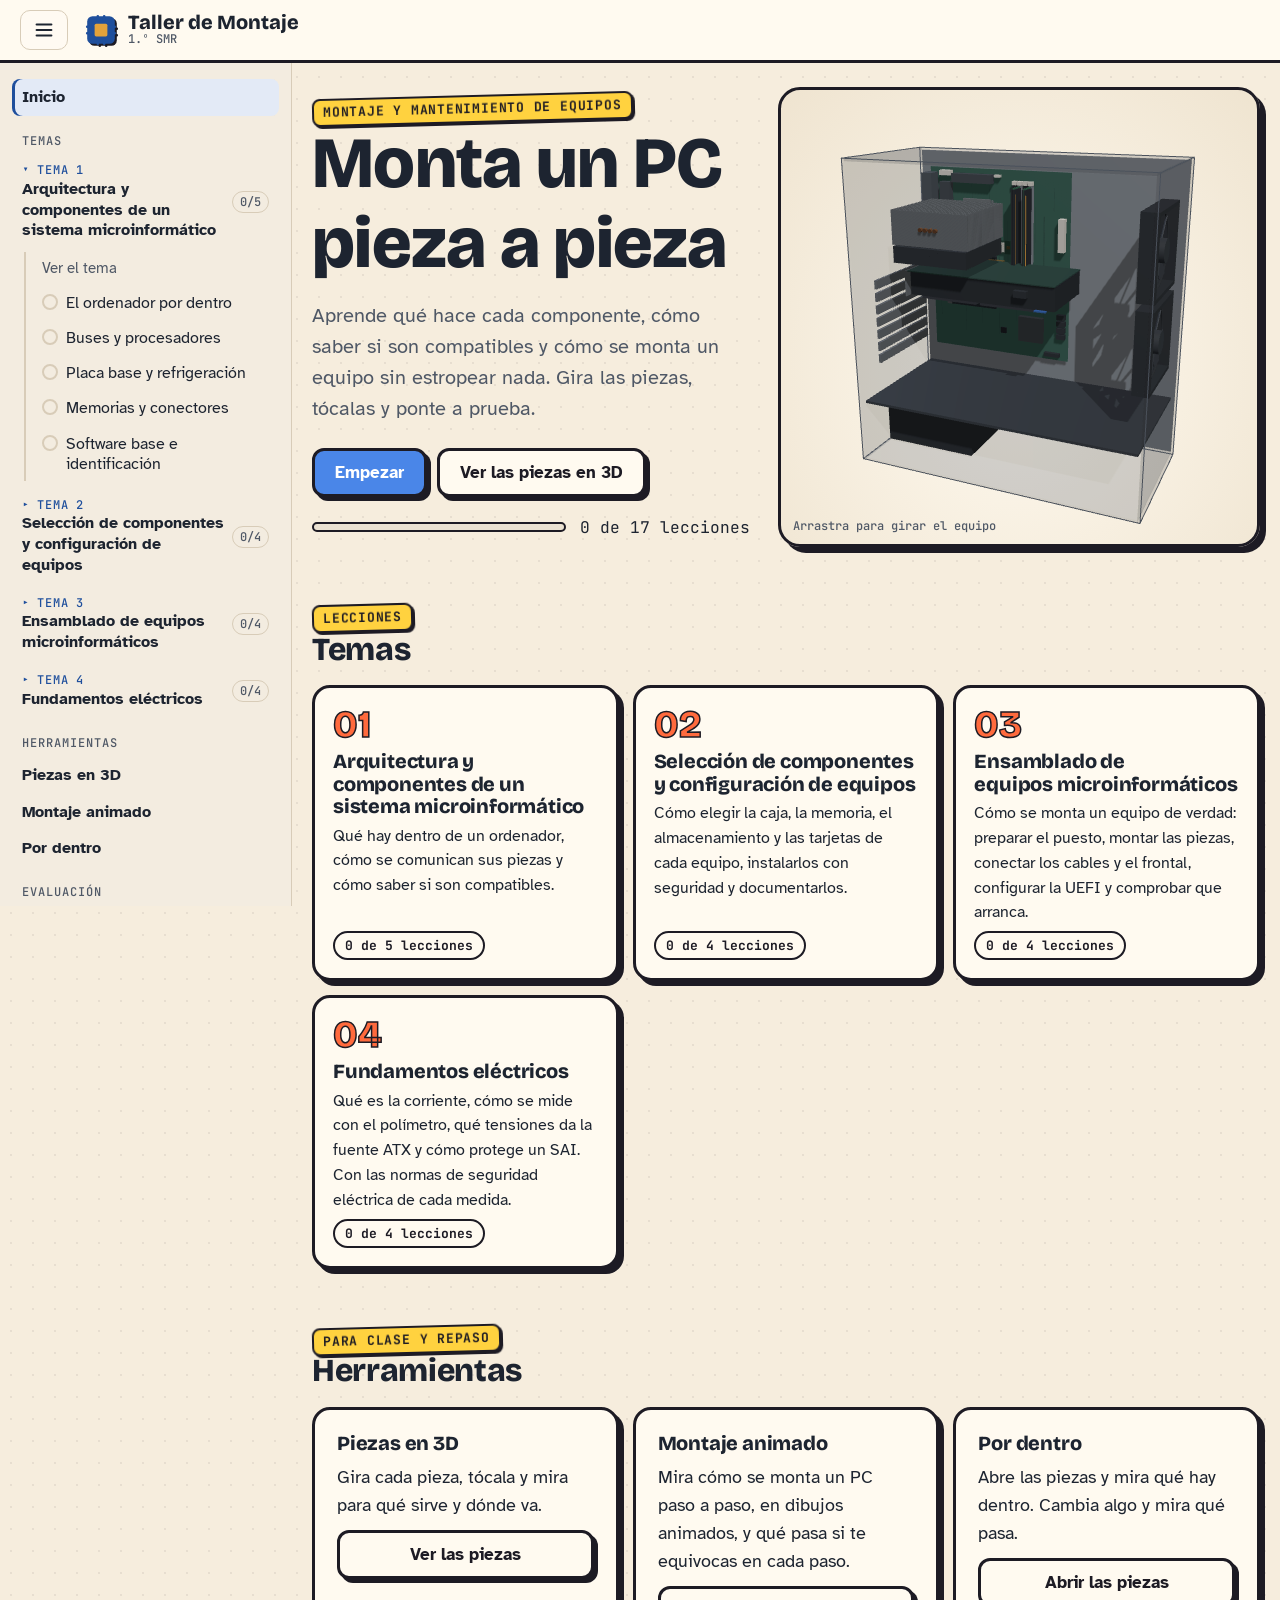
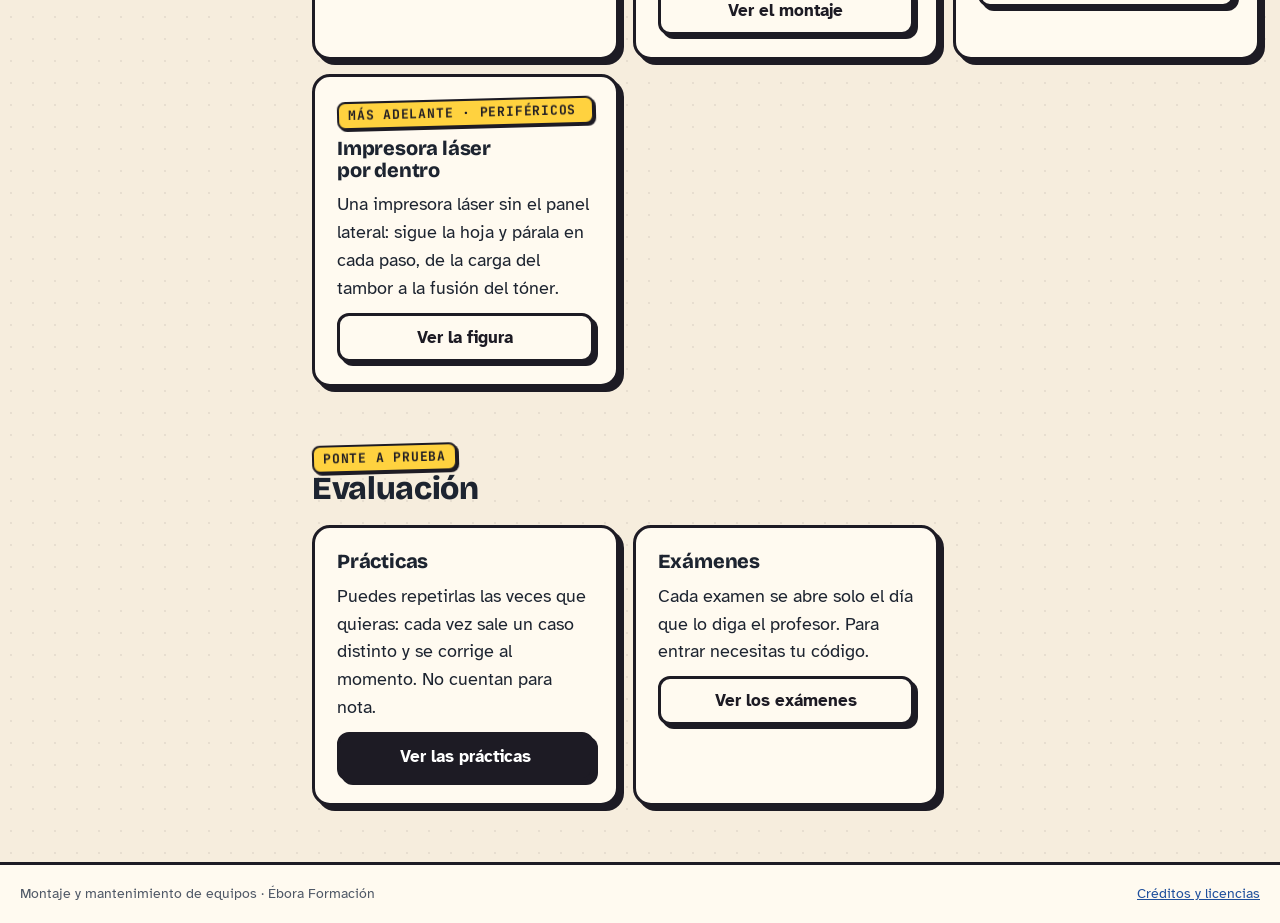
==== commit bbc95c78: "Menú lateral con los temas plegables y portada fija - El menú de arriba pasa a un lateral: Inicio, l" ====
--- a/index.html
+++ b/index.html
@@ -25,23 +25,21 @@
 <body>
   <a class="saltar" href="#contenido">Saltar al contenido</a>
   <header class="cabecera">
+    <button class="btn-lateral" id="btn-lateral" type="button" aria-controls="lateral" aria-expanded="false" aria-label="Mostrar el menú">
+      <svg viewBox="0 0 24 24" aria-hidden="true"><path d="M4 6h16M4 12h16M4 18h16" fill="none" stroke="currentColor" stroke-width="2.4" stroke-linecap="round"/></svg>
+      <span>Menú</span>
+    </button>
     <a class="marca" href="#/">
       <svg viewBox="0 0 32 32" aria-hidden="true"><rect x="3" y="3" width="26" height="26" rx="5" fill="var(--azul)"/><rect x="10" y="10" width="12" height="12" rx="1.5" fill="var(--ambar)"/><path d="M13 3v4M19 3v4M13 25v4M19 25v4M3 13h4M3 19h4M25 13h4M25 19h4" stroke="var(--azul)" stroke-width="2.4" stroke-linecap="round"/></svg>
       <span><b>Taller de Montaje</b><small>1.º SMR</small></span>
     </a>
-    <nav class="menu" aria-label="Secciones">
-      <a href="#/" data-ruta="inicio">Inicio</a>
-      <a href="#/lecciones" data-ruta="tema">Lecciones</a>
-      <a href="#/tema1/piezas" data-ruta="piezas">Piezas 3D</a>
-      <a href="#/tema1/animado" data-ruta="animado">Montaje animado</a>
-      <a href="#/pordentro" data-ruta="pordentro">Por dentro</a>
-      <a href="#/practicas" data-ruta="practicas">Prácticas</a>
-      <a href="#/examenes" data-ruta="examenes">Exámenes</a>
-    </nav>
   </header>
-  <main id="contenido" tabindex="-1">
-    <div class="cargando">Cargando…</div>
-  </main>
+  <div class="marco">
+    <nav class="lateral" id="lateral" aria-label="Temas y secciones" inert></nav>
+    <main id="contenido" tabindex="-1">
+      <div class="cargando">Cargando…</div>
+    </main>
+  </div>
   <footer class="pie">
     <span>Montaje y mantenimiento de equipos · Ébora Formación</span>
     <a href="#/creditos">Créditos y licencias</a>
--- a/assets/css/app.css
+++ b/assets/css/app.css
@@ -227,3 +227,45 @@
 .selector-temas a span { font-weight: 700; line-height: 1.3; }
 .selector-temas a:hover { box-shadow: inset 0 0 0 2px var(--azul); }
 .selector-temas a[aria-current="page"] { background: var(--azul-2); box-shadow: inset 0 0 0 2px var(--azul); }
+
+/* ---------- Menú lateral ---------- */
+.cabecera { justify-content: flex-start; flex-direction: row !important; align-items: center !important; }
+.btn-lateral { display: inline-flex; align-items: center; gap: 8px; padding: 8px 12px; border: 1px solid var(--linea); border-radius: 10px; background: var(--superficie); font-weight: 700; font-size: 16px; cursor: pointer; }
+.btn-lateral svg { width: 22px; height: 22px; }
+.btn-lateral:hover { border-color: var(--tinta-2); }
+.marco { flex: 1; display: flex; align-items: flex-start; width: 100%; }
+.marco > main { flex: 1; min-width: 0; }
+.lateral { --cab: 57px; flex: none; width: 292px; padding: 16px 12px 40px; font-size: 16px; line-height: 1.3; overflow-y: auto; overscroll-behavior: contain; background: var(--papel); border-right: 1px solid var(--linea); }
+.lateral ul { list-style: none; margin: 0; padding: 0; }
+.lateral a { display: flex; gap: 8px; align-items: baseline; padding: 8px 10px; border-radius: 8px; text-decoration: none; color: var(--tinta); }
+.lateral a:hover { background: var(--papel-2); }
+.lateral a[aria-current="page"] { background: var(--azul-2); color: var(--tinta); font-weight: 700; box-shadow: inset 3px 0 0 var(--azul); }
+.lat-inicio a, .lat-grupo > ul a { font-weight: 700; }
+.lat-rotulo { margin: 18px 10px 6px; font: 500 12px/1.2 var(--f-mono); letter-spacing: .08em; text-transform: uppercase; color: var(--tinta-2); }
+.lat-tema { border-radius: 10px; }
+.lat-tema + .lat-tema { margin-top: 2px; }
+.lat-tema summary { display: grid; grid-template-columns: 1fr auto; gap: 0 8px; padding: 9px 10px; border-radius: 8px; cursor: pointer; list-style: none; }
+.lat-tema summary::-webkit-details-marker { display: none; }
+.lat-tema summary:hover { background: var(--papel-2); }
+.lat-n { grid-column: 1; font: 500 12px/1.3 var(--f-mono); letter-spacing: .06em; text-transform: uppercase; color: var(--azul); }
+.lat-n::before { content: '▸ '; }
+.lat-tema[open] .lat-n::before { content: '▾ '; }
+.lat-t { grid-column: 1; font-weight: 700; }
+.lat-tema .cuenta { grid-column: 2; grid-row: 1 / span 2; align-self: center; font: 500 12px/1 var(--f-mono); color: var(--tinta-2); padding: 4px 7px; border: 1px solid var(--linea); border-radius: 999px; }
+.lat-tema ul { margin: 2px 0 8px 12px; padding-left: 8px; border-left: 2px solid var(--linea); }
+.lat-tema li a { font-size: 15.5px; padding: 7px 8px; }
+.lat-tema a.ver-tema { color: var(--tinta-2); font-size: 14.5px; }
+.marca-l { flex: none; width: 16px; height: 16px; border: 2px solid var(--linea); border-radius: 50%; font-size: 11px; line-height: 12px; text-align: center; font-weight: 700; translate: 0 2px; }
+.marca-l.vista { border-color: var(--ambar); }
+.marca-l.ok { border-color: var(--bien); background: var(--bien); color: var(--superficie); }
+.lat-velo { position: fixed; inset: 0; z-index: 14; background: rgba(20, 24, 30, .45); }
+.lat-velo[hidden] { display: none; }
+@media (min-width: 1280px) {
+  .lateral { display: none; position: sticky; top: var(--cab); height: calc(100vh - var(--cab)); }
+  body.con-lateral .lateral { display: block; }
+  .btn-lateral span { display: none; }
+}
+@media (max-width: 1279.98px) {
+  .lateral { position: fixed; z-index: 15; top: 0; left: 0; bottom: 0; width: min(320px, 86vw); padding-top: max(16px, env(safe-area-inset-top)); box-shadow: 8px 0 30px -12px rgba(0,0,0,.4); translate: -105% 0; visibility: hidden; transition: translate .2s ease, visibility .2s; }
+  .lateral.abierto { translate: 0 0; visibility: visible; }
+}
--- a/assets/css/pordentro.css
+++ b/assets/css/pordentro.css
@@ -103,3 +103,36 @@
 .av-zonas { display: flex; flex-wrap: wrap; gap: 6px; margin: 0 0 10px; }
 .av-zonas .chip { cursor: pointer; border: 1px solid var(--linea); font-family: var(--f-texto); font-size: 14px; }
 .av-zonas .chip:hover:not(:disabled) { border-color: var(--tinta); }
+
+/* Enlace desde una lección a una animación de «Por dentro» */
+a.enlace-anim { text-decoration: none; color: inherit; }
+a.enlace-anim .ic { background: var(--naranja, #ff6a3d); font-size: 15px; }
+
+/* Variante de la pieza (polímetro manual o autorango) */
+.pd-variantes { display: flex; flex-wrap: wrap; align-items: center; gap: 6px; margin: 0 0 10px; font: 700 14px var(--f-texto); color: var(--tinta-2); }
+.pd-variantes .am-btn { padding: 4px 10px; font-size: 14px; }
+.pd-variantes .am-btn[aria-pressed="true"] { background: var(--c-tinta, #1d1b24); color: #fff; }
+
+/* Práctica «¿Está bien la fuente?»: tabla de medidas */
+.av-tabla { width: 100%; border-collapse: collapse; font-size: 15px; margin-top: 10px; }
+.av-tabla th, .av-tabla td { text-align: left; padding: 5px 8px; border-bottom: 1px solid var(--linea); }
+.av-tabla th { color: var(--tinta-2); font-size: 13px; }
+.av-tabla td.ok { color: var(--bien); font-weight: 700; } .av-tabla td.ko { color: var(--mal); font-weight: 700; }
+.av-paso .variantes { margin: 0; }
+
+/* Informe del alumno al final de las prácticas */
+.informe { display: grid; gap: 8px; margin-bottom: 12px; }
+.informe label { display: grid; gap: 3px; font: 700 14px var(--f-texto); color: var(--tinta-2); }
+.informe textarea { font: 400 16px/1.4 var(--f-texto); color: var(--tinta); padding: 8px 10px; border: 2px solid var(--linea); border-radius: 10px; background: var(--superficie); resize: vertical; }
+.informe textarea:focus { outline: 3px solid var(--azul); outline-offset: 1px; }
+.informe-comparado { display: grid; grid-template-columns: 1fr 1fr; gap: 12px; margin: 12px 0; }
+.informe-comparado > div { border: 2px solid var(--linea); border-radius: 10px; padding: 10px 12px; }
+.informe-comparado h4 { margin: 0 0 6px; font-size: 15px; }
+.informe-comparado dl { margin: 0; font-size: 15px; } .informe-comparado dt { font-weight: 700; color: var(--tinta-2); margin-top: 6px; } .informe-comparado dd { margin: 0; white-space: pre-wrap; }
+@media (max-width: 700px) { .informe-comparado { grid-template-columns: 1fr; } }
+.av-juicio { display: inline-flex; gap: 4px; }
+.av-juicio button { font: 700 13px var(--f-texto); padding: 3px 8px; border-radius: 999px; border: 2px solid var(--linea); background: var(--papel); cursor: pointer; }
+.av-juicio button[aria-pressed="true"] { border-color: var(--tinta); background: var(--tinta); color: var(--papel); }
+.av-juicio button.ok { border-color: var(--bien); background: var(--bien); } .av-juicio button.ko { border-color: var(--mal); background: var(--mal); }
+
+.pd-figura { margin: 0; font-weight: 700; font-size: 16px; }
